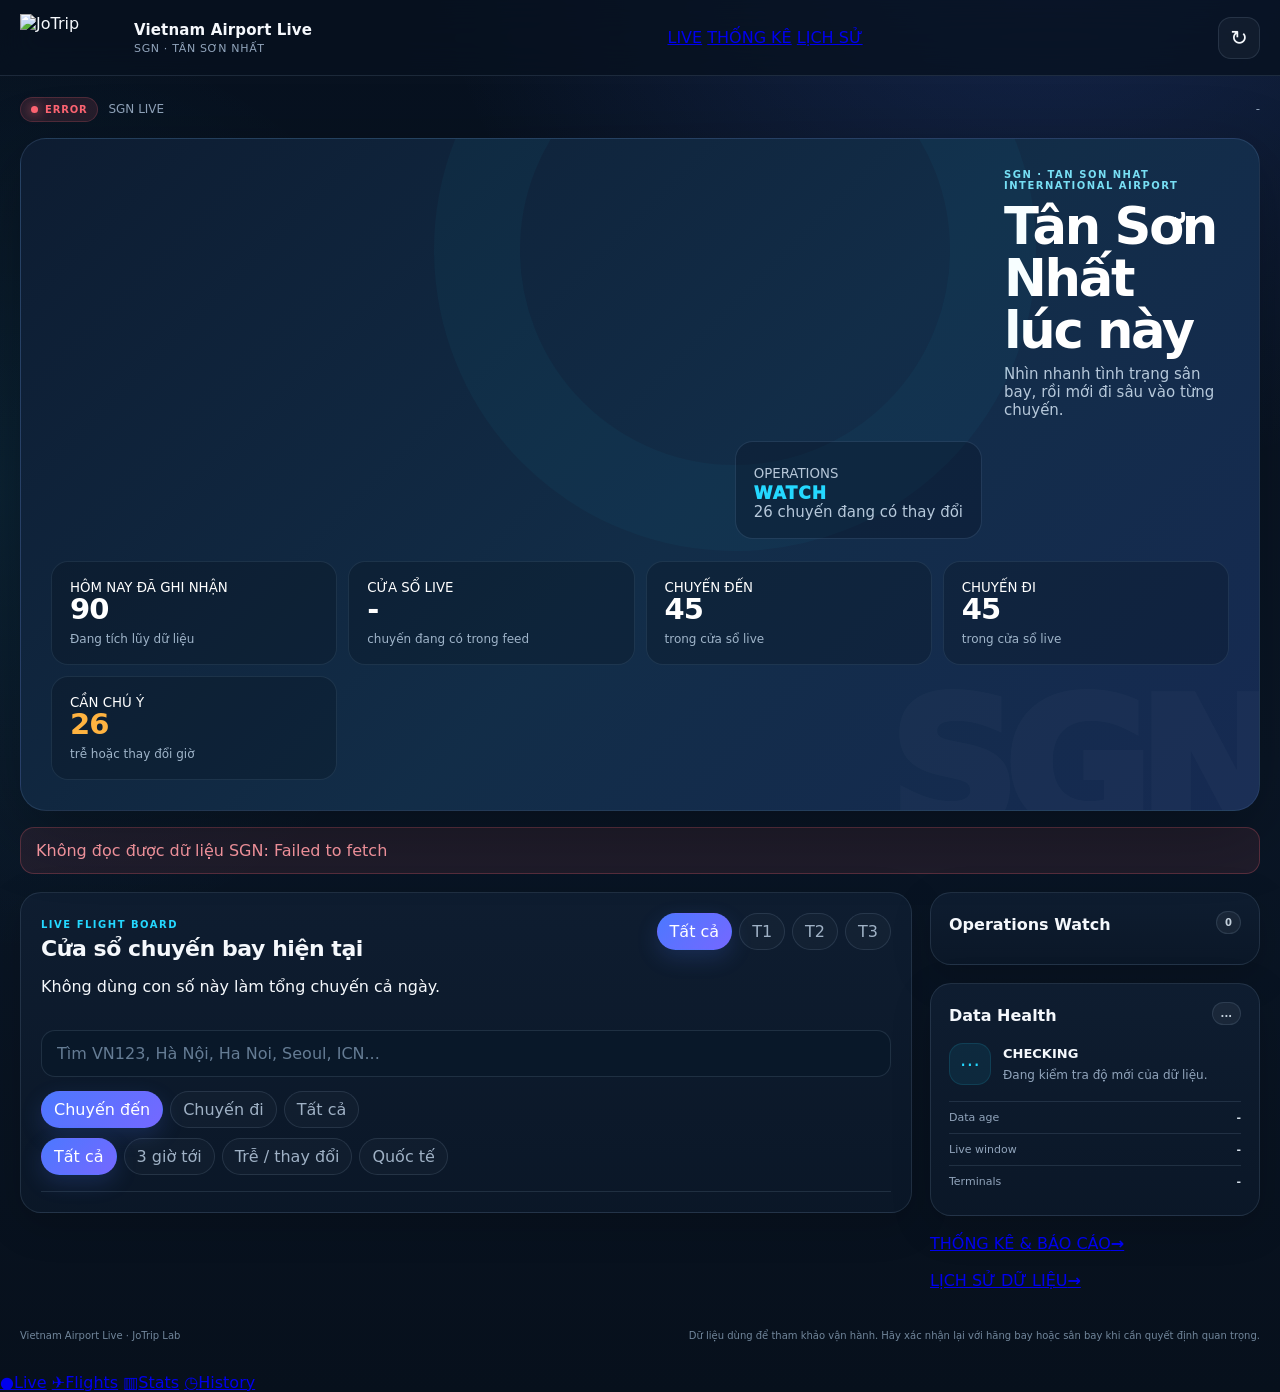
==== index.html @ 25c359d1 "ui: differentiate SGN live dashboard" ====
<!doctype html>
<html lang="vi">
<head>
  <meta charset="utf-8">
  <meta name="viewport" content="width=device-width,initial-scale=1,viewport-fit=cover">
  <meta name="theme-color" content="#0d0f0e">
  <title>Vietnam Airport Live - Tân Sơn Nhất (SGN)</title>
  <meta name="description" content="Theo dõi chuyến bay đến và đi Tân Sơn Nhất (SGN): giờ dự kiến, độ trễ, nhà ga và trạng thái khai thác.">
  <link rel="canonical" href="https://val.openphuquoc.com/">
  <link rel="stylesheet" href="./style.css?v=20260916g">
</head>
<body>
  <div class="app-shell">
    <header class="topbar">
      <a class="brand" href="./" aria-label="Vietnam Airport Live">
        <img class="brand-logo" src="https://raw.githubusercontent.com/kenzuko/Jotrip-Airport/main/jotrip-logo-wordmark.svg" alt="JoTrip">
        <span class="brand-divider"></span>
        <span class="brand-copy"><strong>Vietnam Airport Live</strong><small>SGN · Tân Sơn Nhất</small></span>
      </a>
      <nav class="desktop-nav" aria-label="Điều hướng">
        <a class="active" href="./">LIVE</a>
        <a href="./analytics.html">THỐNG KÊ</a>
        <a href="./history.html">LỊCH SỬ</a>
      </nav>
      <button id="refreshBtn" class="refresh-btn" type="button" aria-label="Làm mới">↻</button>
    </header>

    <main class="page">
      <div class="source-strip">
        <span id="healthPill" class="health-pill loading"><i></i> LOADING</span>
        <span class="live-label">SGN LIVE</span>
        <span id="updatedAt" class="updated-at">-</span>
      </div>

      <section class="hero">
        <div class="runway-lines" aria-hidden="true"></div>
        <div class="hero-copy">
          <div class="eyebrow">SGN · TAN SON NHAT INTERNATIONAL AIRPORT</div>
          <h1>Tân Sơn Nhất<br><span>lúc này</span></h1>
          <p>Nhìn nhanh tình trạng sân bay, rồi mới đi sâu vào từng chuyến.</p>
        </div>
        <div class="ops-card">
          <small>OPERATIONS</small>
          <span id="opsState">CHECKING</span>
          <p id="opsDetail">Đang tổng hợp chuyến bay</p>
        </div>
        <div class="stats-grid">
          <article class="today-stat"><small>HÔM NAY ĐÃ GHI NHẬN</small><strong id="totalFlights">-</strong><span id="todayCoverage">Đang tích lũy dữ liệu</span></article>
          <article><small>CỬA SỔ LIVE</small><strong id="liveWindowCount">-</strong><span>chuyến đang có trong feed</span></article>
          <article><small>CHUYẾN ĐẾN</small><strong id="arrivalsCount">-</strong><span>trong cửa sổ live</span></article>
          <article><small>CHUYẾN ĐI</small><strong id="departuresCount">-</strong><span>trong cửa sổ live</span></article>
          <article class="attention-stat"><small>CẦN CHÚ Ý</small><strong id="delayedCount">-</strong><span>trễ hoặc thay đổi giờ</span></article>
        </div>
      </section>

      <div id="errorBox" class="error-box hidden"></div>

      <section class="content-grid">
        <div class="main-column">
          <section class="card board-card" id="flightBoard">
            <div class="card-head">
              <div><span class="kicker">LIVE FLIGHT BOARD</span><h2>Cửa sổ chuyến bay hiện tại</h2><p>Không dùng con số này làm tổng chuyến cả ngày.</p></div>
              <div class="terminal-tabs" id="terminalTabs">
                <button class="active" data-terminal="all">Tất cả</button>
                <button data-terminal="T1">T1</button>
                <button data-terminal="T2">T2</button>
                <button data-terminal="T3">T3</button>
              </div>
            </div>

            <div class="search-wrap">
              <input id="searchInput" type="search" autocomplete="off" placeholder="Tìm VN123, Hà Nội, Ha Noi, Seoul, ICN...">
            </div>

            <div class="direction-tabs" id="directionTabs">
              <button class="active" data-direction="arrival">Chuyến đến</button>
              <button data-direction="departure">Chuyến đi</button>
              <button data-direction="all">Tất cả</button>
            </div>

            <div class="filter-tabs" id="filterTabs">
              <button class="active" data-filter="all">Tất cả</button>
              <button data-filter="next3">3 giờ tới</button>
              <button data-filter="delayed">Trễ / thay đổi</button>
              <button data-filter="international">Quốc tế</button>
            </div>

            <div id="flightList" class="flight-list"></div>
            <button id="showMoreBtn" class="show-more hidden" type="button">Xem thêm chuyến</button>
          </section>
        </div>

        <aside class="sidebar">
          <section class="card side-card">
            <div class="side-head"><h3>Operations Watch</h3><span id="watchCount" class="count-pill">0</span></div>
            <div id="watchList" class="watch-list"></div>
          </section>

          <section class="card side-card">
            <div class="side-head"><h3>Data Health</h3><span id="qaBadge" class="qa-badge">...</span></div>
            <div class="health-summary">
              <div id="healthIcon" class="health-icon">⋯</div>
              <div><strong id="healthTitle">CHECKING</strong><p id="healthDescription">Đang kiểm tra độ mới của dữ liệu.</p></div>
            </div>
            <dl class="health-meta">
              <div><dt>Data age</dt><dd id="dataAge">-</dd></div>
              <div><dt>Live window</dt><dd id="coverage">-</dd></div>
              <div><dt>Terminals</dt><dd id="terminals">-</dd></div>
            </dl>
          </section>

          <a class="side-link" href="./analytics.html"><span>THỐNG KÊ & BÁO CÁO</span><b>→</b></a>
          <a class="side-link" href="./history.html"><span>LỊCH SỬ DỮ LIỆU</span><b>→</b></a>
        </aside>
      </section>
    </main>

    <footer>
      <span>Vietnam Airport Live · JoTrip Lab</span>
      <span>Dữ liệu dùng để tham khảo vận hành. Hãy xác nhận lại với hãng bay hoặc sân bay khi cần quyết định quan trọng.</span>
    </footer>

    <nav class="mobile-nav">
      <a class="active" href="./"><span>●</span>Live</a>
      <a href="#flightBoard"><span>✈</span>Flights</a>
      <a href="./analytics.html"><span>▥</span>Stats</a>
      <a href="./history.html"><span>◷</span>History</a>
    </nav>
  </div>

  <script src="./app.js?v=20260916g"></script>
</body>
</html>
---- style.css ----
:root{--bg:#07111f;--bg2:#0a1626;--panel:#0d1b2d;--panel2:#102238;--ink:#f5f8fc;--muted:#91a4bb;--line:rgba(166,190,219,.14);--cyan:#24d8ff;--blue:#4c78ff;--violet:#7568ff;--green:#45d99a;--amber:#ffb340;--red:#ff6573;--shadow:0 20px 70px rgba(0,0,0,.28);font-family:Inter,ui-sans-serif,system-ui,-apple-system,BlinkMacSystemFont,"Segoe UI",sans-serif;color:var(--ink);background:var(--bg)}*{box-sizing:border-box}html{background:var(--bg)}body{margin:0;min-height:100vh;background:radial-gradient(circle at 82% -10%,rgba(76,120,255,.22),transparent 34%),radial-gradient(circle at 0 35%,rgba(36,216,255,.07),transparent 30%),linear-gradient(180deg,var(--bg) 0,var(--bg2) 55%,#07101c 100%);color:var(--ink)}button,input{font:inherit}.app-shell{min-height:100vh}.topbar{height:76px;padding:0 max(20px,calc((100vw - 1380px)/2));display:flex;align-items:center;justify-content:space-between;border-bottom:1px solid var(--line);background:rgba(7,17,31,.78);backdrop-filter:blur(18px);position:sticky;top:0;z-index:20}.brand{display:flex;align-items:center;gap:14px;text-decoration:none;color:inherit;min-width:0}.brand-logo{width:86px;height:48px;object-fit:contain;object-position:left center;flex:none}.brand-copy{display:flex;flex-direction:column;min-width:0}.brand-copy strong{font-size:15px;letter-spacing:.01em;white-space:nowrap}.brand-copy small{color:var(--muted);margin-top:3px;font-size:11px;letter-spacing:.06em;text-transform:uppercase}.refresh-btn{width:42px;height:42px;border-radius:13px;border:1px solid var(--line);background:rgba(255,255,255,.04);color:var(--ink);font-size:21px;cursor:pointer;transition:.2s ease}.refresh-btn:hover{border-color:rgba(36,216,255,.4);color:var(--cyan);transform:translateY(-1px)}.refresh-btn:disabled{opacity:.45;cursor:wait}.page{max-width:1380px;margin:0 auto;padding:18px 20px 38px}.source-strip{display:flex;align-items:center;gap:10px;min-height:30px;font-size:12px;color:var(--muted)}.updated-at{margin-left:auto}.health-pill{display:inline-flex;align-items:center;gap:7px;border-radius:999px;padding:6px 10px;font-weight:900;font-size:10px;letter-spacing:.08em;background:rgba(69,217,154,.11);color:var(--green);border:1px solid rgba(69,217,154,.18)}.health-pill i{width:7px;height:7px;border-radius:50%;background:currentColor;box-shadow:0 0 12px currentColor}.health-pill.loading{background:rgba(145,164,187,.09);color:#a5b5c7;border-color:var(--line)}.health-pill.stale{background:rgba(255,179,64,.11);color:var(--amber);border-color:rgba(255,179,64,.18)}.health-pill.error{background:rgba(255,101,115,.12);color:var(--red);border-color:rgba(255,101,115,.2)}.hero{margin-top:14px;background:linear-gradient(135deg,#0d1c31 0%,#122d48 55%,#162a52 100%);color:#fff;border:1px solid rgba(136,175,223,.16);border-radius:26px;padding:30px;display:grid;grid-template-columns:minmax(0,1fr) 225px;gap:22px;box-shadow:var(--shadow);overflow:hidden;position:relative}.hero:before{content:"SGN";position:absolute;right:-12px;bottom:-48px;font-size:180px;font-weight:950;line-height:1;color:rgba(255,255,255,.025);letter-spacing:-.08em;pointer-events:none}.hero:after{content:"";position:absolute;right:18%;top:-190px;width:430px;height:430px;border-radius:50%;border:86px solid rgba(36,216,255,.035);pointer-events:none}.eyebrow,.kicker{font-size:10px;font-weight:900;letter-spacing:.15em;text-transform:uppercase}.eyebrow{color:#78dff4}.hero h1{font-size:clamp(31px,4vw,54px);line-height:1.02;margin:9px 0 8px;letter-spacing:-.045em}.hero p{margin:0;color:#b6c8da;font-size:15px}.ops-card{align-self:start;justify-self:end;background:rgba(5,13,26,.28);border:1px solid rgba(129,175,224,.17);border-radius:18px;padding:17px 18px;display:flex;flex-direction:column;min-width:195px;position:relative;z-index:1}.ops-card span{font-size:17px;font-weight:950;letter-spacing:.06em;color:var(--cyan)}.ops-card small{margin-top:6px;color:#b7c7d8;line-height:1.35}.stats-grid{grid-column:1/-1;display:grid;grid-template-columns:repeat(4,1fr);gap:11px;position:relative;z-index:1}.stats-grid article{padding:18px;border-radius:17px;background:rgba(4,12,23,.25);border:1px solid rgba(139,179,221,.12);display:flex;flex-direction:column;min-height:78px}.stats-grid strong{font-size:29px;line-height:1;color:#fff;letter-spacing:-.03em}.stats-grid article:last-child strong{color:var(--amber)}.stats-grid span{margin-top:8px;color:#9fb4c9;font-size:12px}.content-grid{display:grid;grid-template-columns:minmax(0,1fr) 330px;gap:18px;margin-top:18px}.card{background:linear-gradient(180deg,rgba(15,30,49,.96),rgba(11,24,40,.96));border:1px solid var(--line);border-radius:21px;box-shadow:0 12px 40px rgba(0,0,0,.16)}.board-card{padding:20px}.card-head,.side-head{display:flex;align-items:flex-start;justify-content:space-between;gap:16px}.card-head h2,.side-head h3{margin:4px 0 0}.card-head h2{font-size:22px;letter-spacing:-.02em}.side-head h3{font-size:16px}.kicker{color:var(--cyan)}.terminal-tabs,.direction-tabs,.filter-tabs{display:flex;gap:7px;flex-wrap:wrap}.terminal-tabs button,.direction-tabs button,.filter-tabs button{border:1px solid var(--line);background:rgba(255,255,255,.025);color:#9fb1c5;border-radius:999px;padding:8px 12px;cursor:pointer;transition:.18s ease}.terminal-tabs button:hover,.direction-tabs button:hover,.filter-tabs button:hover{border-color:rgba(36,216,255,.28);color:#d9f8ff}.terminal-tabs button.active,.direction-tabs button.active,.filter-tabs button.active{background:linear-gradient(135deg,var(--blue),var(--violet));border-color:transparent;color:#fff;box-shadow:0 8px 22px rgba(76,120,255,.18)}.search-wrap{margin:18px 0 14px}.search-wrap input{width:100%;border:1px solid var(--line);background:#091829;color:var(--ink);border-radius:14px;padding:13px 15px;outline:none}.search-wrap input::placeholder{color:#657c94}.search-wrap input:focus{border-color:rgba(36,216,255,.55);box-shadow:0 0 0 3px rgba(36,216,255,.08)}.direction-tabs{margin-bottom:10px}.filter-tabs{padding-bottom:16px;border-bottom:1px solid var(--line)}.flight-list{display:flex;flex-direction:column}.flight-row{display:grid;grid-template-columns:80px 1.08fr 1.4fr 125px 112px;gap:12px;align-items:center;padding:16px 3px;border-bottom:1px solid rgba(166,190,219,.09)}.flight-row:last-child{border-bottom:0}.flight-row:hover{background:rgba(36,216,255,.025)}.flight-time strong{font-size:20px;color:#fff}.flight-time small,.flight-main small,.flight-route small,.flight-meta small{display:block;color:var(--muted);margin-top:4px;line-height:1.35}.flight-main strong,.flight-route strong{font-size:14px}.flight-main strong{color:#d8f8ff}.flight-status{text-align:right}.status-badge{display:inline-block;border-radius:999px;padding:6px 9px;font-size:10px;font-weight:850;background:rgba(145,164,187,.1);color:#b5c2d0;border:1px solid rgba(145,164,187,.12)}.status-badge.delay{background:rgba(255,179,64,.12);color:#ffc563;border-color:rgba(255,179,64,.18)}.status-badge.ok{background:rgba(69,217,154,.11);color:#74e8b4;border-color:rgba(69,217,154,.16)}.delay-minutes{display:block;margin-top:5px;font-size:11px;font-weight:900;color:var(--red)}.terminal-tag{display:inline-flex;border-radius:8px;background:rgba(36,216,255,.08);color:#8cecff;border:1px solid rgba(36,216,255,.12);padding:5px 7px;font-size:10px;font-weight:900}.sidebar{display:flex;flex-direction:column;gap:18px}.side-card{padding:18px}.count-pill,.qa-badge{border-radius:999px;padding:5px 8px;background:rgba(255,255,255,.05);border:1px solid var(--line);font-size:10px;font-weight:900;color:#c4d0dc}.watch-list{margin-top:12px}.watch-item{padding:12px 0;border-bottom:1px solid var(--line)}.watch-item:last-child{border-bottom:0}.watch-item strong{font-size:13px;color:#f2f7fd}.watch-item span{display:block;color:var(--muted);font-size:12px;margin-top:4px}.health-summary{display:flex;gap:12px;margin-top:18px}.health-icon{width:42px;height:42px;border-radius:14px;display:grid;place-items:center;background:rgba(36,216,255,.08);border:1px solid rgba(36,216,255,.12);color:var(--cyan);font-size:20px}.health-summary strong{font-size:13px}.health-summary p{font-size:12px;line-height:1.45;color:var(--muted);margin:5px 0 0}.health-meta{margin:16px 0 0}.health-meta div{display:flex;justify-content:space-between;gap:15px;padding:9px 0;border-top:1px solid var(--line);font-size:11px}.health-meta dt{color:var(--muted)}.health-meta dd{margin:0;text-align:right;font-weight:750;color:#d4dee8}.error-box{margin-top:16px;padding:13px 15px;border:1px solid rgba(255,101,115,.26);border-radius:14px;background:rgba(255,101,115,.09);color:#ff9ba5}.hidden{display:none!important}.empty-state{padding:34px 12px;text-align:center;color:var(--muted)}footer{max-width:1380px;margin:0 auto;padding:0 20px 30px;display:flex;justify-content:space-between;gap:20px;color:#71869b;font-size:10px;line-height:1.5}
@media(max-width:980px){.content-grid{grid-template-columns:1fr}.sidebar{display:grid;grid-template-columns:1fr 1fr}.hero{grid-template-columns:1fr}.ops-card{justify-self:start}.stats-grid{grid-template-columns:repeat(2,1fr)}.flight-row{grid-template-columns:70px 1fr 1.2fr 90px}.flight-meta{display:none}}
@media(max-width:640px){.topbar{height:68px;padding:0 13px}.brand{gap:9px}.brand-logo{width:67px;height:38px}.brand-copy strong{font-size:13px}.brand-copy small{font-size:9px}.page{padding:11px 11px 28px}.source-strip{font-size:10px;flex-wrap:wrap}.updated-at{margin-left:0;width:100%}.hero{padding:20px;border-radius:20px}.hero h1{font-size:32px}.hero:before{font-size:112px;bottom:-24px}.stats-grid{gap:8px}.stats-grid article{padding:14px;min-height:70px}.stats-grid strong{font-size:24px}.content-grid{margin-top:12px}.board-card,.side-card{padding:15px}.card-head{flex-direction:column}.terminal-tabs{width:100%}.terminal-tabs button{flex:1}.flight-row{grid-template-columns:64px 1fr 92px;gap:8px;padding:14px 0}.flight-route{grid-column:2/3}.flight-meta{display:none}.flight-status{grid-column:3;grid-row:1/3}.flight-main strong{font-size:13px}.flight-time strong{font-size:18px}.status-badge{max-width:92px;white-space:normal}.sidebar{grid-template-columns:1fr}footer{padding:0 12px 24px;flex-direction:column}.refresh-btn{width:38px;height:38px}}
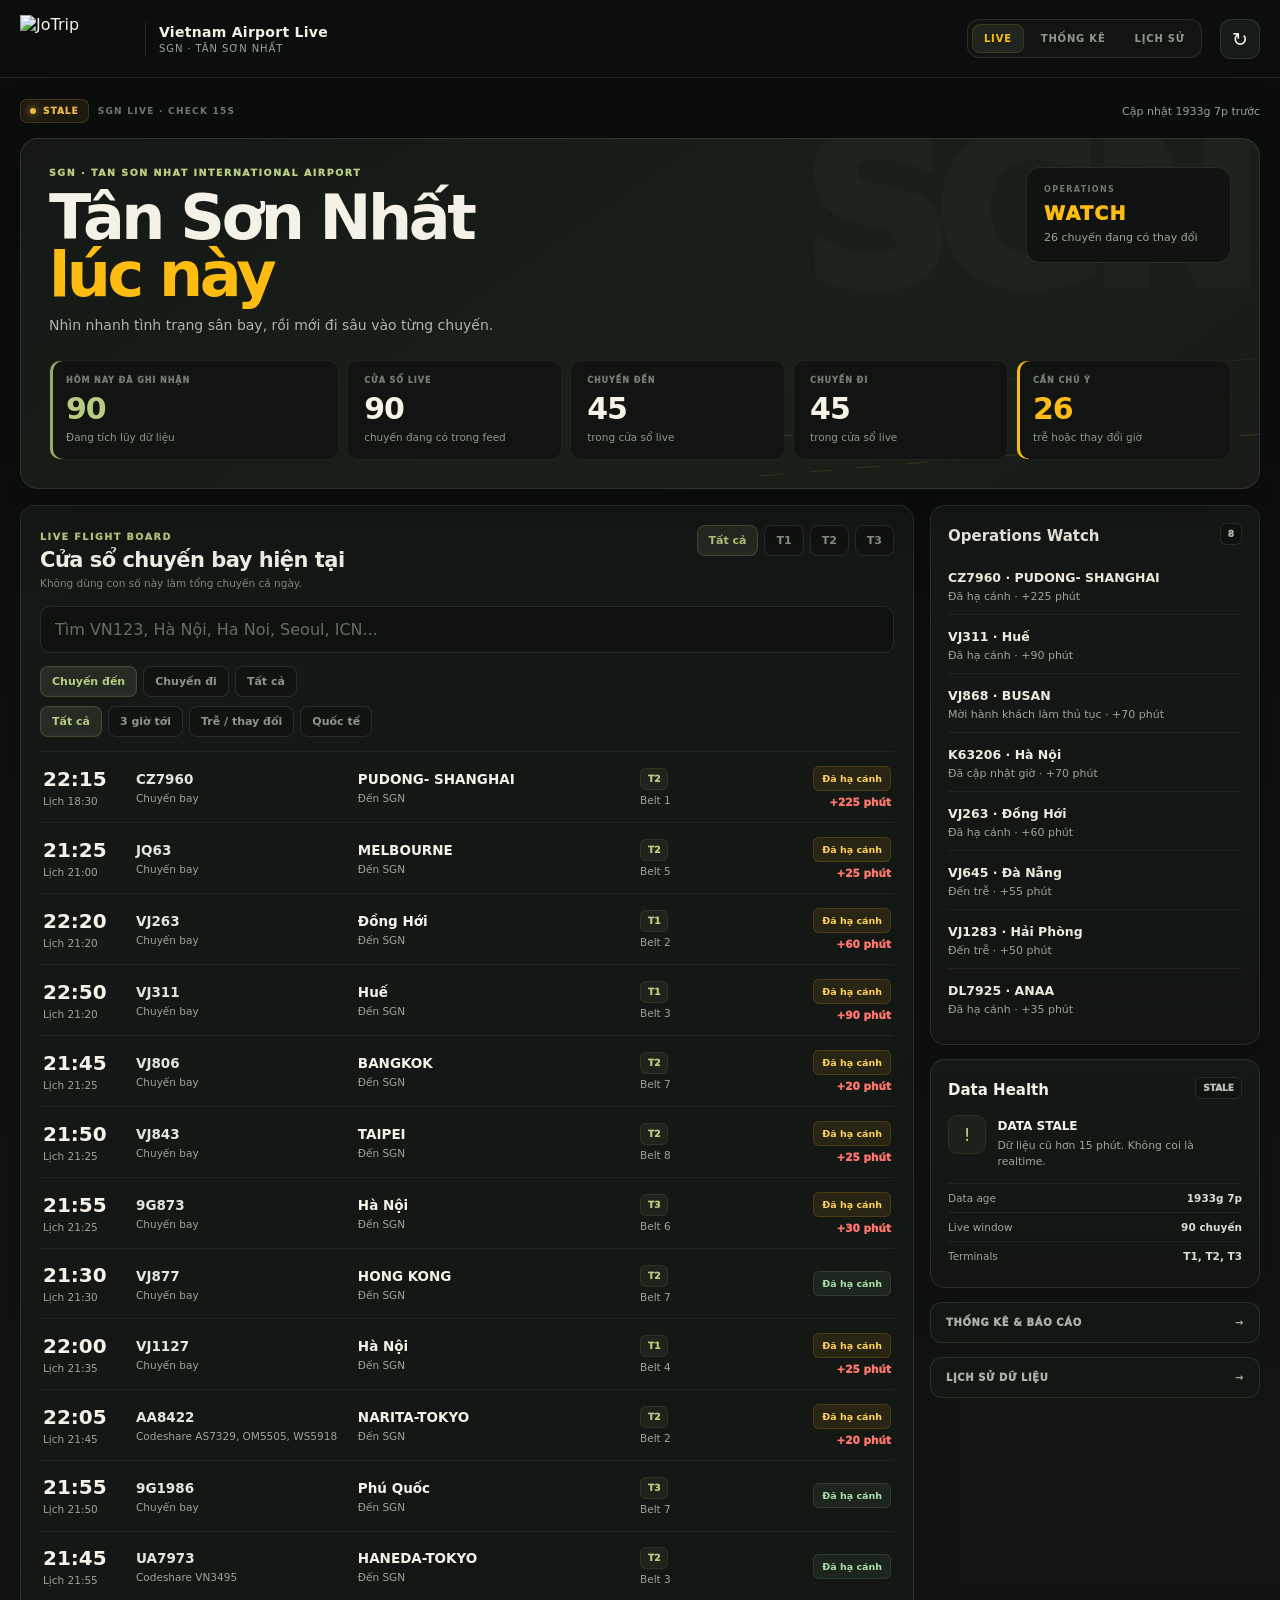
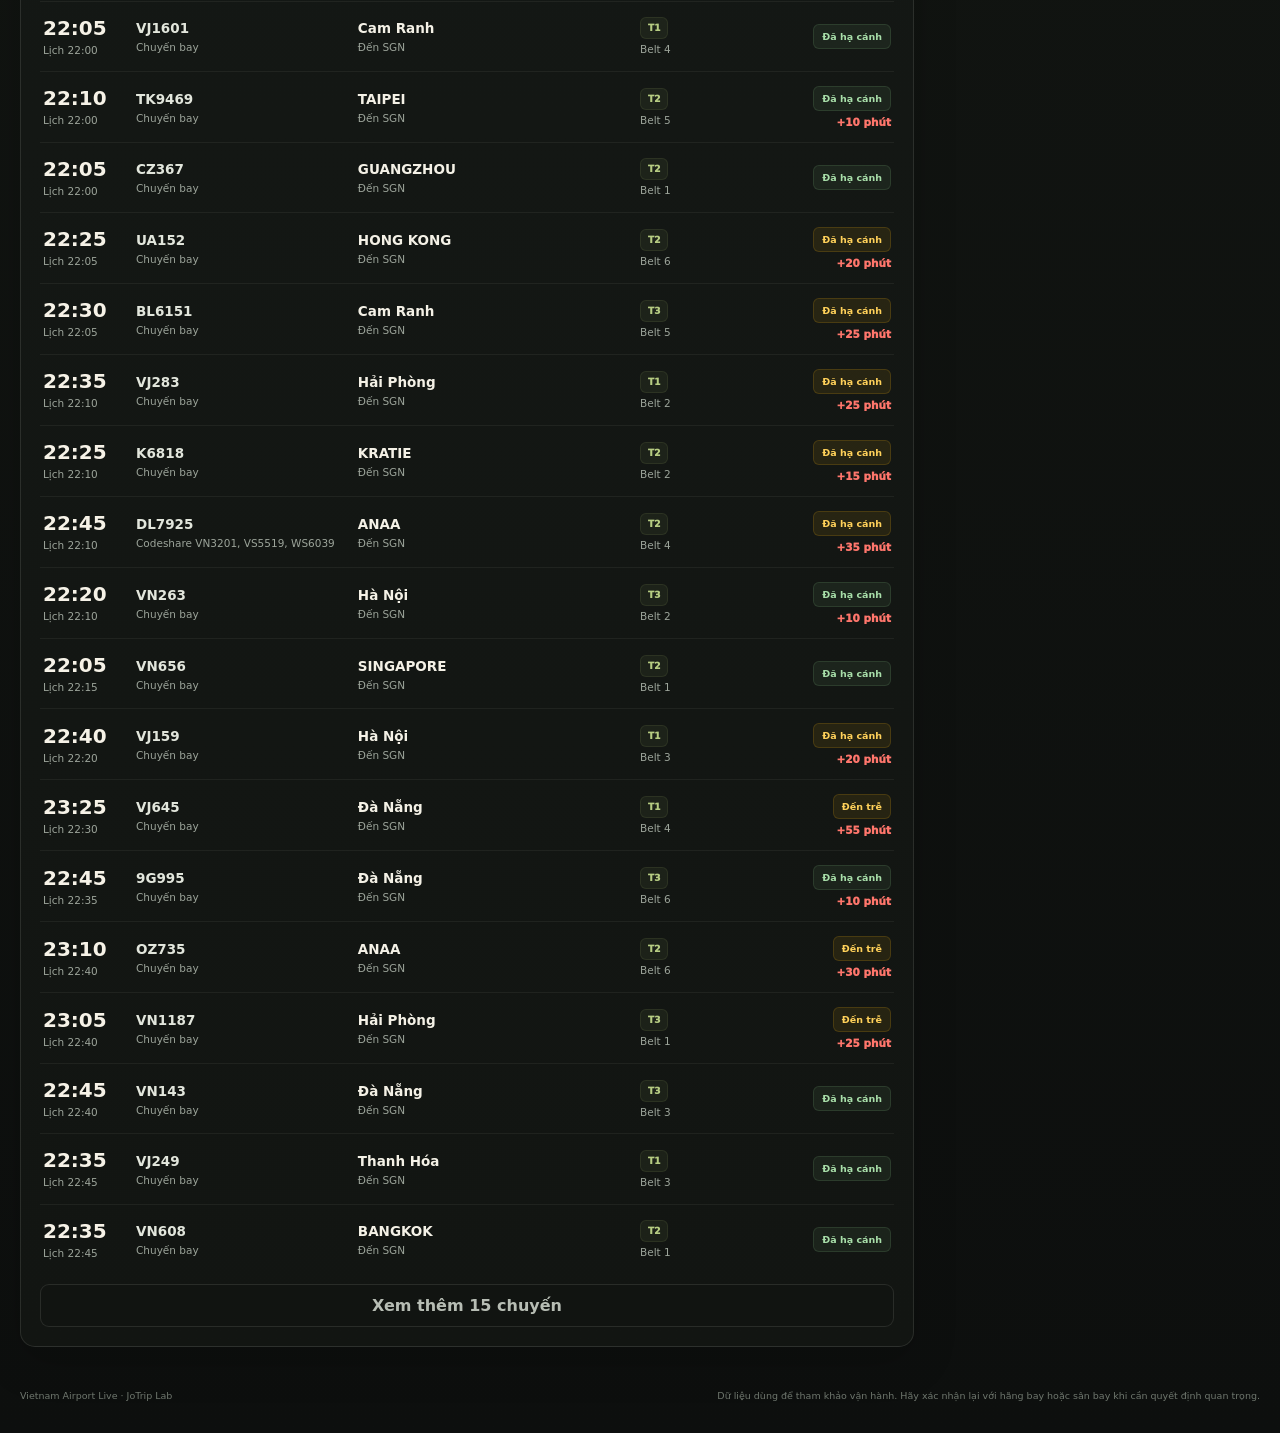
==== commit 3d028f97: "perf: enable 15-second live polling" ====
--- a/index.html
+++ b/index.html
@@ -28,7 +28,7 @@
     <main class="page">
       <div class="source-strip">
         <span id="healthPill" class="health-pill loading"><i></i> LOADING</span>
-        <span class="live-label">SGN LIVE</span>
+        <span class="live-label">SGN LIVE · CHECK 15S</span>
         <span id="updatedAt" class="updated-at">-</span>
       </div>
 
@@ -129,5 +129,6 @@
   </div>
 
   <script src="./app.js?v=20260916g"></script>
+  <script src="./fast-refresh.js?v=20260916a"></script>
 </body>
 </html>
--- a/style.css
+++ b/style.css
@@ -1,3 +1,4 @@
-:root{--bg:#07111f;--bg2:#0a1626;--panel:#0d1b2d;--panel2:#102238;--ink:#f5f8fc;--muted:#91a4bb;--line:rgba(166,190,219,.14);--cyan:#24d8ff;--blue:#4c78ff;--violet:#7568ff;--green:#45d99a;--amber:#ffb340;--red:#ff6573;--shadow:0 20px 70px rgba(0,0,0,.28);font-family:Inter,ui-sans-serif,system-ui,-apple-system,BlinkMacSystemFont,"Segoe UI",sans-serif;color:var(--ink);background:var(--bg)}*{box-sizing:border-box}html{background:var(--bg)}body{margin:0;min-height:100vh;background:radial-gradient(circle at 82% -10%,rgba(76,120,255,.22),transparent 34%),radial-gradient(circle at 0 35%,rgba(36,216,255,.07),transparent 30%),linear-gradient(180deg,var(--bg) 0,var(--bg2) 55%,#07101c 100%);color:var(--ink)}button,input{font:inherit}.app-shell{min-height:100vh}.topbar{height:76px;padding:0 max(20px,calc((100vw - 1380px)/2));display:flex;align-items:center;justify-content:space-between;border-bottom:1px solid var(--line);background:rgba(7,17,31,.78);backdrop-filter:blur(18px);position:sticky;top:0;z-index:20}.brand{display:flex;align-items:center;gap:14px;text-decoration:none;color:inherit;min-width:0}.brand-logo{width:86px;height:48px;object-fit:contain;object-position:left center;flex:none}.brand-copy{display:flex;flex-direction:column;min-width:0}.brand-copy strong{font-size:15px;letter-spacing:.01em;white-space:nowrap}.brand-copy small{color:var(--muted);margin-top:3px;font-size:11px;letter-spacing:.06em;text-transform:uppercase}.refresh-btn{width:42px;height:42px;border-radius:13px;border:1px solid var(--line);background:rgba(255,255,255,.04);color:var(--ink);font-size:21px;cursor:pointer;transition:.2s ease}.refresh-btn:hover{border-color:rgba(36,216,255,.4);color:var(--cyan);transform:translateY(-1px)}.refresh-btn:disabled{opacity:.45;cursor:wait}.page{max-width:1380px;margin:0 auto;padding:18px 20px 38px}.source-strip{display:flex;align-items:center;gap:10px;min-height:30px;font-size:12px;color:var(--muted)}.updated-at{margin-left:auto}.health-pill{display:inline-flex;align-items:center;gap:7px;border-radius:999px;padding:6px 10px;font-weight:900;font-size:10px;letter-spacing:.08em;background:rgba(69,217,154,.11);color:var(--green);border:1px solid rgba(69,217,154,.18)}.health-pill i{width:7px;height:7px;border-radius:50%;background:currentColor;box-shadow:0 0 12px currentColor}.health-pill.loading{background:rgba(145,164,187,.09);color:#a5b5c7;border-color:var(--line)}.health-pill.stale{background:rgba(255,179,64,.11);color:var(--amber);border-color:rgba(255,179,64,.18)}.health-pill.error{background:rgba(255,101,115,.12);color:var(--red);border-color:rgba(255,101,115,.2)}.hero{margin-top:14px;background:linear-gradient(135deg,#0d1c31 0%,#122d48 55%,#162a52 100%);color:#fff;border:1px solid rgba(136,175,223,.16);border-radius:26px;padding:30px;display:grid;grid-template-columns:minmax(0,1fr) 225px;gap:22px;box-shadow:var(--shadow);overflow:hidden;position:relative}.hero:before{content:"SGN";position:absolute;right:-12px;bottom:-48px;font-size:180px;font-weight:950;line-height:1;color:rgba(255,255,255,.025);letter-spacing:-.08em;pointer-events:none}.hero:after{content:"";position:absolute;right:18%;top:-190px;width:430px;height:430px;border-radius:50%;border:86px solid rgba(36,216,255,.035);pointer-events:none}.eyebrow,.kicker{font-size:10px;font-weight:900;letter-spacing:.15em;text-transform:uppercase}.eyebrow{color:#78dff4}.hero h1{font-size:clamp(31px,4vw,54px);line-height:1.02;margin:9px 0 8px;letter-spacing:-.045em}.hero p{margin:0;color:#b6c8da;font-size:15px}.ops-card{align-self:start;justify-self:end;background:rgba(5,13,26,.28);border:1px solid rgba(129,175,224,.17);border-radius:18px;padding:17px 18px;display:flex;flex-direction:column;min-width:195px;position:relative;z-index:1}.ops-card span{font-size:17px;font-weight:950;letter-spacing:.06em;color:var(--cyan)}.ops-card small{margin-top:6px;color:#b7c7d8;line-height:1.35}.stats-grid{grid-column:1/-1;display:grid;grid-template-columns:repeat(4,1fr);gap:11px;position:relative;z-index:1}.stats-grid article{padding:18px;border-radius:17px;background:rgba(4,12,23,.25);border:1px solid rgba(139,179,221,.12);display:flex;flex-direction:column;min-height:78px}.stats-grid strong{font-size:29px;line-height:1;color:#fff;letter-spacing:-.03em}.stats-grid article:last-child strong{color:var(--amber)}.stats-grid span{margin-top:8px;color:#9fb4c9;font-size:12px}.content-grid{display:grid;grid-template-columns:minmax(0,1fr) 330px;gap:18px;margin-top:18px}.card{background:linear-gradient(180deg,rgba(15,30,49,.96),rgba(11,24,40,.96));border:1px solid var(--line);border-radius:21px;box-shadow:0 12px 40px rgba(0,0,0,.16)}.board-card{padding:20px}.card-head,.side-head{display:flex;align-items:flex-start;justify-content:space-between;gap:16px}.card-head h2,.side-head h3{margin:4px 0 0}.card-head h2{font-size:22px;letter-spacing:-.02em}.side-head h3{font-size:16px}.kicker{color:var(--cyan)}.terminal-tabs,.direction-tabs,.filter-tabs{display:flex;gap:7px;flex-wrap:wrap}.terminal-tabs button,.direction-tabs button,.filter-tabs button{border:1px solid var(--line);background:rgba(255,255,255,.025);color:#9fb1c5;border-radius:999px;padding:8px 12px;cursor:pointer;transition:.18s ease}.terminal-tabs button:hover,.direction-tabs button:hover,.filter-tabs button:hover{border-color:rgba(36,216,255,.28);color:#d9f8ff}.terminal-tabs button.active,.direction-tabs button.active,.filter-tabs button.active{background:linear-gradient(135deg,var(--blue),var(--violet));border-color:transparent;color:#fff;box-shadow:0 8px 22px rgba(76,120,255,.18)}.search-wrap{margin:18px 0 14px}.search-wrap input{width:100%;border:1px solid var(--line);background:#091829;color:var(--ink);border-radius:14px;padding:13px 15px;outline:none}.search-wrap input::placeholder{color:#657c94}.search-wrap input:focus{border-color:rgba(36,216,255,.55);box-shadow:0 0 0 3px rgba(36,216,255,.08)}.direction-tabs{margin-bottom:10px}.filter-tabs{padding-bottom:16px;border-bottom:1px solid var(--line)}.flight-list{display:flex;flex-direction:column}.flight-row{display:grid;grid-template-columns:80px 1.08fr 1.4fr 125px 112px;gap:12px;align-items:center;padding:16px 3px;border-bottom:1px solid rgba(166,190,219,.09)}.flight-row:last-child{border-bottom:0}.flight-row:hover{background:rgba(36,216,255,.025)}.flight-time strong{font-size:20px;color:#fff}.flight-time small,.flight-main small,.flight-route small,.flight-meta small{display:block;color:var(--muted);margin-top:4px;line-height:1.35}.flight-main strong,.flight-route strong{font-size:14px}.flight-main strong{color:#d8f8ff}.flight-status{text-align:right}.status-badge{display:inline-block;border-radius:999px;padding:6px 9px;font-size:10px;font-weight:850;background:rgba(145,164,187,.1);color:#b5c2d0;border:1px solid rgba(145,164,187,.12)}.status-badge.delay{background:rgba(255,179,64,.12);color:#ffc563;border-color:rgba(255,179,64,.18)}.status-badge.ok{background:rgba(69,217,154,.11);color:#74e8b4;border-color:rgba(69,217,154,.16)}.delay-minutes{display:block;margin-top:5px;font-size:11px;font-weight:900;color:var(--red)}.terminal-tag{display:inline-flex;border-radius:8px;background:rgba(36,216,255,.08);color:#8cecff;border:1px solid rgba(36,216,255,.12);padding:5px 7px;font-size:10px;font-weight:900}.sidebar{display:flex;flex-direction:column;gap:18px}.side-card{padding:18px}.count-pill,.qa-badge{border-radius:999px;padding:5px 8px;background:rgba(255,255,255,.05);border:1px solid var(--line);font-size:10px;font-weight:900;color:#c4d0dc}.watch-list{margin-top:12px}.watch-item{padding:12px 0;border-bottom:1px solid var(--line)}.watch-item:last-child{border-bottom:0}.watch-item strong{font-size:13px;color:#f2f7fd}.watch-item span{display:block;color:var(--muted);font-size:12px;margin-top:4px}.health-summary{display:flex;gap:12px;margin-top:18px}.health-icon{width:42px;height:42px;border-radius:14px;display:grid;place-items:center;background:rgba(36,216,255,.08);border:1px solid rgba(36,216,255,.12);color:var(--cyan);font-size:20px}.health-summary strong{font-size:13px}.health-summary p{font-size:12px;line-height:1.45;color:var(--muted);margin:5px 0 0}.health-meta{margin:16px 0 0}.health-meta div{display:flex;justify-content:space-between;gap:15px;padding:9px 0;border-top:1px solid var(--line);font-size:11px}.health-meta dt{color:var(--muted)}.health-meta dd{margin:0;text-align:right;font-weight:750;color:#d4dee8}.error-box{margin-top:16px;padding:13px 15px;border:1px solid rgba(255,101,115,.26);border-radius:14px;background:rgba(255,101,115,.09);color:#ff9ba5}.hidden{display:none!important}.empty-state{padding:34px 12px;text-align:center;color:var(--muted)}footer{max-width:1380px;margin:0 auto;padding:0 20px 30px;display:flex;justify-content:space-between;gap:20px;color:#71869b;font-size:10px;line-height:1.5}
-@media(max-width:980px){.content-grid{grid-template-columns:1fr}.sidebar{display:grid;grid-template-columns:1fr 1fr}.hero{grid-template-columns:1fr}.ops-card{justify-self:start}.stats-grid{grid-template-columns:repeat(2,1fr)}.flight-row{grid-template-columns:70px 1fr 1.2fr 90px}.flight-meta{display:none}}
-@media(max-width:640px){.topbar{height:68px;padding:0 13px}.brand{gap:9px}.brand-logo{width:67px;height:38px}.brand-copy strong{font-size:13px}.brand-copy small{font-size:9px}.page{padding:11px 11px 28px}.source-strip{font-size:10px;flex-wrap:wrap}.updated-at{margin-left:0;width:100%}.hero{padding:20px;border-radius:20px}.hero h1{font-size:32px}.hero:before{font-size:112px;bottom:-24px}.stats-grid{gap:8px}.stats-grid article{padding:14px;min-height:70px}.stats-grid strong{font-size:24px}.content-grid{margin-top:12px}.board-card,.side-card{padding:15px}.card-head{flex-direction:column}.terminal-tabs{width:100%}.terminal-tabs button{flex:1}.flight-row{grid-template-columns:64px 1fr 92px;gap:8px;padding:14px 0}.flight-route{grid-column:2/3}.flight-meta{display:none}.flight-status{grid-column:3;grid-row:1/3}.flight-main strong{font-size:13px}.flight-time strong{font-size:18px}.status-badge{max-width:92px;white-space:normal}.sidebar{grid-template-columns:1fr}footer{padding:0 12px 24px;flex-direction:column}.refresh-btn{width:38px;height:38px}}
+:root{--bg:#0d0f0e;--bg2:#111411;--panel:#151916;--panel2:#1a1f1b;--panel3:#20261f;--ink:#f4f1e6;--muted:#9ca49a;--line:rgba(244,241,230,.105);--line2:rgba(244,241,230,.055);--green:#94ad67;--green2:#b6cc82;--yellow:#fcbc12;--amber:#f0b94c;--red:#ff766c;--ok:#8fcf91;--shadow:0 22px 80px rgba(0,0,0,.3);font-family:Inter,ui-sans-serif,system-ui,-apple-system,BlinkMacSystemFont,"Segoe UI",sans-serif;color:var(--ink);background:var(--bg)}*{box-sizing:border-box}html{background:var(--bg);scroll-behavior:smooth}body{margin:0;min-height:100vh;background:linear-gradient(180deg,#0b0d0c 0,#111411 48%,#0d0f0e 100%);color:var(--ink)}body:before{content:"";position:fixed;inset:0;pointer-events:none;background-image:linear-gradient(rgba(255,255,255,.012) 1px,transparent 1px),linear-gradient(90deg,rgba(255,255,255,.009) 1px,transparent 1px);background-size:32px 32px;mask-image:linear-gradient(to bottom,rgba(0,0,0,.65),transparent 72%)}button,input,select{font:inherit}.app-shell{min-height:100vh}.topbar{height:78px;padding:0 max(20px,calc((100vw - 1440px)/2));display:flex;align-items:center;gap:18px;border-bottom:1px solid var(--line);background:rgba(13,15,14,.88);backdrop-filter:blur(18px);position:sticky;top:0;z-index:40}.brand{display:flex;align-items:center;gap:13px;text-decoration:none;color:inherit;min-width:0}.brand-logo{width:112px;height:47px;object-fit:contain;object-position:left center;flex:none}.brand-divider{width:1px;height:34px;background:var(--line)}.brand-copy{display:flex;flex-direction:column;min-width:0}.brand-copy strong{font-size:14px;letter-spacing:.02em;white-space:nowrap}.brand-copy small{color:var(--muted);margin-top:3px;font-size:10px;letter-spacing:.09em;text-transform:uppercase}.desktop-nav{margin-left:auto;display:flex;align-items:center;gap:5px;padding:4px;border:1px solid var(--line);background:#111411;border-radius:12px}.desktop-nav a{color:#8f978e;text-decoration:none;font-size:10px;font-weight:900;letter-spacing:.08em;padding:9px 12px;border-radius:8px}.desktop-nav a:hover{color:var(--ink)}.desktop-nav a.active{background:var(--panel3);color:var(--yellow);box-shadow:inset 0 0 0 1px rgba(252,188,18,.12)}.refresh-btn{width:40px;height:40px;border-radius:11px;border:1px solid var(--line);background:#171b18;color:var(--ink);font-size:19px;cursor:pointer;transition:.18s ease}.refresh-btn:hover{border-color:rgba(252,188,18,.3);color:var(--yellow);transform:translateY(-1px)}.refresh-btn:disabled{opacity:.45;cursor:wait}.page{max-width:1440px;margin:0 auto;padding:18px 20px 42px}.source-strip{display:flex;align-items:center;gap:9px;min-height:30px;font-size:11px;color:var(--muted)}.live-label{font-size:9px;letter-spacing:.14em;font-weight:900;color:#737c72}.updated-at{margin-left:auto}.health-pill{display:inline-flex;align-items:center;gap:7px;border-radius:7px;padding:6px 9px;font-weight:950;font-size:9px;letter-spacing:.11em;background:rgba(143,207,145,.09);color:var(--ok);border:1px solid rgba(143,207,145,.16)}.health-pill i{width:6px;height:6px;border-radius:50%;background:currentColor;box-shadow:0 0 9px currentColor}.health-pill.loading{background:rgba(156,164,154,.07);color:#a6ada4;border-color:var(--line)}.health-pill.stale{background:rgba(240,185,76,.08);color:var(--amber);border-color:rgba(240,185,76,.18)}.health-pill.error{background:rgba(255,118,108,.08);color:var(--red);border-color:rgba(255,118,108,.18)}.hero{margin-top:12px;background:linear-gradient(145deg,#151815 0%,#1a2019 62%,#181b17 100%);border:1px solid var(--line);border-radius:18px;padding:28px;display:grid;grid-template-columns:minmax(0,1fr) 230px;gap:24px;box-shadow:var(--shadow);overflow:hidden;position:relative}.hero:before{content:"SGN";position:absolute;right:18px;top:-28px;font-size:210px;font-weight:1000;line-height:1;color:rgba(244,241,230,.018);letter-spacing:-.09em;pointer-events:none}.runway-lines{position:absolute;right:-55px;bottom:-35px;width:540px;height:150px;border-top:1px solid rgba(252,188,18,.12);transform:skewX(-28deg) rotate(-5deg);opacity:.65}.runway-lines:before,.runway-lines:after{content:"";position:absolute;left:0;right:0;height:1px;background:repeating-linear-gradient(90deg,rgba(252,188,18,.25) 0 22px,transparent 22px 46px)}.runway-lines:before{top:38px}.runway-lines:after{top:78px}.eyebrow,.kicker,.section-kicker{font-size:9.5px;font-weight:950;letter-spacing:.16em;text-transform:uppercase}.eyebrow{color:var(--green2)}.hero h1{font-size:clamp(36px,5vw,62px);line-height:.92;margin:11px 0 12px;letter-spacing:-.055em}.hero h1 span{color:var(--yellow);font-weight:760}.hero p{margin:0;color:#aeb5aa;font-size:14px;max-width:640px;line-height:1.5}.ops-card{align-self:start;justify-self:end;background:#101310;border:1px solid var(--line);border-radius:14px;padding:17px 17px 15px;display:flex;flex-direction:column;min-width:205px;position:relative;z-index:2}.ops-card small{font-size:8px;letter-spacing:.17em;color:#70796f;font-weight:900}.ops-card span{font-size:19px;font-weight:1000;letter-spacing:.07em;color:var(--yellow);margin-top:8px}.ops-card p{font-size:11px;margin:6px 0 0;color:#9da59a}.stats-grid{grid-column:1/-1;display:grid;grid-template-columns:1.35fr repeat(4,1fr);gap:8px;position:relative;z-index:2}.stats-grid article{padding:15px 16px;border-radius:11px;background:#111411;border:1px solid var(--line2);display:flex;flex-direction:column;min-height:91px}.stats-grid small{font-size:8px;color:#737c72;letter-spacing:.12em;font-weight:950}.stats-grid strong{font-size:30px;line-height:1;color:#f6f2e5;letter-spacing:-.035em;margin-top:9px}.stats-grid span{margin-top:7px;color:#8f978d;font-size:10.5px;line-height:1.25}.today-stat{box-shadow:inset 3px 0 0 var(--green)}.today-stat strong{color:var(--green2)!important}.attention-stat{box-shadow:inset 3px 0 0 var(--yellow)}.attention-stat strong{color:var(--yellow)!important}.content-grid{display:grid;grid-template-columns:minmax(0,1fr) 330px;gap:16px;margin-top:16px}.card{background:linear-gradient(180deg,#151916,#121512);border:1px solid var(--line);border-radius:15px;box-shadow:0 14px 44px rgba(0,0,0,.18)}.board-card{padding:19px}.card-head,.side-head{display:flex;align-items:flex-start;justify-content:space-between;gap:15px}.card-head h2,.side-head h3{margin:4px 0 0}.card-head h2{font-size:21px;letter-spacing:-.025em}.card-head p{margin:5px 0 0;color:#7f877e;font-size:10.5px}.side-head h3{font-size:15px}.kicker,.section-kicker{color:var(--green2)}.terminal-tabs,.direction-tabs,.filter-tabs{display:flex;gap:6px;flex-wrap:wrap}.terminal-tabs button,.direction-tabs button,.filter-tabs button{border:1px solid var(--line);background:#101310;color:#8d958b;border-radius:8px;padding:8px 11px;cursor:pointer;transition:.16s ease;font-size:11px;font-weight:800}.terminal-tabs button:hover,.direction-tabs button:hover,.filter-tabs button:hover{border-color:rgba(148,173,103,.3);color:#d7ddd2}.terminal-tabs button.active,.direction-tabs button.active,.filter-tabs button.active{background:#242b22;border-color:rgba(148,173,103,.25);color:var(--green2);box-shadow:inset 0 0 0 1px rgba(148,173,103,.04)}.search-wrap{margin:17px 0 13px}.search-wrap input{width:100%;border:1px solid var(--line);background:#0f120f;color:var(--ink);border-radius:10px;padding:13px 14px;outline:none}.search-wrap input::placeholder{color:#656d65}.search-wrap input:focus{border-color:rgba(252,188,18,.33);box-shadow:0 0 0 3px rgba(252,188,18,.045)}.direction-tabs{margin-bottom:9px}.filter-tabs{padding-bottom:14px;border-bottom:1px solid var(--line2)}.flight-list{display:flex;flex-direction:column}.flight-row{display:grid;grid-template-columns:82px 1.05fr 1.35fr 120px 120px;gap:11px;align-items:center;padding:14px 3px;border-bottom:1px solid var(--line2)}.flight-row:last-child{border-bottom:0}.flight-row:hover{background:rgba(148,173,103,.022)}.flight-time strong{font-size:20px;color:#f6f2e7;font-variant-numeric:tabular-nums}.flight-time small,.flight-main small,.flight-route small,.flight-meta small{display:block;color:var(--muted);margin-top:3px;line-height:1.35;font-size:10.5px}.flight-main strong,.flight-route strong{font-size:13.5px}.flight-main strong{color:#e2e6dc}.flight-status{text-align:right}.status-badge{display:inline-block;border-radius:6px;padding:6px 8px;font-size:9.5px;font-weight:900;background:rgba(156,164,154,.08);color:#b1b7ae;border:1px solid rgba(156,164,154,.1)}.status-badge.delay{background:rgba(252,188,18,.085);color:#ffd15a;border-color:rgba(252,188,18,.16)}.status-badge.ok{background:rgba(143,207,145,.08);color:#a8dea9;border-color:rgba(143,207,145,.14)}.delay-minutes{display:block;margin-top:5px;font-size:10.5px;font-weight:950;color:var(--red)}.terminal-tag{display:inline-flex;border-radius:6px;background:rgba(148,173,103,.08);color:#b6cc82;border:1px solid rgba(148,173,103,.12);padding:5px 7px;font-size:9px;font-weight:950}.show-more{width:100%;border:1px solid var(--line);background:#111411;color:#b7bdb4;border-radius:9px;padding:11px;margin-top:10px;font-weight:850;cursor:pointer}.show-more:hover{color:var(--yellow);border-color:rgba(252,188,18,.2)}.sidebar{display:flex;flex-direction:column;gap:14px}.side-card{padding:17px}.count-pill,.qa-badge{border-radius:6px;padding:5px 7px;background:#101310;border:1px solid var(--line);font-size:9px;font-weight:950;color:#bac0b7}.watch-list{margin-top:11px}.watch-item{padding:11px 0;border-bottom:1px solid var(--line2)}.watch-item:last-child{border-bottom:0}.watch-item strong{font-size:12.5px;color:#eeeadd}.watch-item span{display:block;color:var(--muted);font-size:11px;margin-top:4px}.health-summary{display:flex;gap:11px;margin-top:16px}.health-icon{width:39px;height:39px;border-radius:9px;display:grid;place-items:center;background:rgba(148,173,103,.07);border:1px solid rgba(148,173,103,.11);color:var(--green2);font-size:18px}.health-summary strong{font-size:12px}.health-summary p{font-size:10.8px;line-height:1.45;color:var(--muted);margin:4px 0 0}.health-meta{margin:14px 0 0}.health-meta div{display:flex;justify-content:space-between;gap:15px;padding:8px 0;border-top:1px solid var(--line2);font-size:10.5px}.health-meta dt{color:var(--muted)}.health-meta dd{margin:0;text-align:right;font-weight:800;color:#d8ddd3}.side-link{display:flex;justify-content:space-between;align-items:center;text-decoration:none;color:#aab1a7;background:#131713;border:1px solid var(--line);border-radius:12px;padding:14px 15px;font-size:10px;font-weight:950;letter-spacing:.06em}.side-link:hover{color:var(--yellow);border-color:rgba(252,188,18,.18)}.error-box{margin-top:14px;padding:12px 14px;border:1px solid rgba(255,118,108,.22);border-radius:10px;background:rgba(255,118,108,.07);color:#ff9a91}.hidden{display:none!important}.empty-state{padding:30px 12px;text-align:center;color:var(--muted)}footer{max-width:1440px;margin:0 auto;padding:0 20px 30px;display:flex;justify-content:space-between;gap:20px;color:#6f776e;font-size:9.5px;line-height:1.5}.mobile-nav{display:none}
+/* analytics / history */.subpage{max-width:1220px;margin:0 auto;padding:28px 20px 48px}.subhero{display:flex;align-items:flex-end;justify-content:space-between;gap:24px;padding:26px 0 20px;border-bottom:1px solid var(--line)}.subhero h1{font-size:38px;margin:7px 0 6px;letter-spacing:-.04em}.subhero p{margin:0;color:var(--muted);max-width:720px;line-height:1.5}.coverage-note{border:1px solid var(--line);background:#131713;border-radius:10px;padding:12px 14px;color:#9ea69b;font-size:11px}.metric-grid{display:grid;grid-template-columns:repeat(5,1fr);gap:9px;margin-top:16px}.metric-grid article{background:#151916;border:1px solid var(--line);border-radius:11px;padding:15px}.metric-grid span{display:block;color:#80887e;font-size:9px;letter-spacing:.08em;text-transform:uppercase}.metric-grid strong{display:block;font-size:26px;margin-top:7px}.section-card{margin-top:16px;background:#151916;border:1px solid var(--line);border-radius:14px;padding:19px}.section-card h2{margin:5px 0 15px;font-size:19px}.report-box{background:#101310;border-left:3px solid var(--yellow);padding:15px;border-radius:8px;color:#c9cec5;line-height:1.65;font-size:12px}.bar-list{display:grid;gap:9px}.bar-row{display:grid;grid-template-columns:170px 1fr 42px;gap:10px;align-items:center;font-size:11px}.bar-track{height:8px;border-radius:4px;background:#0e110e;overflow:hidden}.bar-fill{height:100%;background:linear-gradient(90deg,var(--green),var(--yellow));border-radius:4px}.hour-grid{height:150px;display:grid;grid-template-columns:repeat(12,1fr);gap:7px;align-items:end}.hour-col{height:100%;display:flex;flex-direction:column;justify-content:flex-end;gap:5px;text-align:center;color:#777f76;font-size:8px}.hour-bar{min-height:3px;background:linear-gradient(180deg,var(--yellow),var(--green));border-radius:4px 4px 1px 1px}.history-toolbar{display:grid;grid-template-columns:220px 1fr;gap:12px;margin-top:16px}.history-toolbar select,.history-toolbar input{width:100%;background:#101310;color:var(--ink);border:1px solid var(--line);border-radius:9px;padding:11px 12px}.history-list{margin-top:12px}.history-row{display:grid;grid-template-columns:80px 110px 1fr 100px 110px;gap:10px;padding:12px 2px;border-bottom:1px solid var(--line2);align-items:center;font-size:11px}.history-row strong{font-size:13px}.history-row small{display:block;color:var(--muted);margin-top:3px}
+@media(max-width:1020px){.content-grid{grid-template-columns:1fr}.sidebar{display:grid;grid-template-columns:1fr 1fr}.side-link{min-height:54px}.hero{grid-template-columns:1fr}.ops-card{justify-self:start}.stats-grid{grid-template-columns:repeat(3,1fr)}.metric-grid{grid-template-columns:repeat(3,1fr)}.flight-row{grid-template-columns:70px 1fr 1.2fr 95px}.flight-meta{display:none}}
+@media(max-width:720px){body{padding-bottom:67px}.topbar{height:68px;padding:0 12px;gap:8px;position:relative}.brand{gap:8px}.brand-logo{width:78px;height:35px}.brand-divider{height:27px}.brand-copy strong{font-size:12px}.brand-copy small{font-size:8px}.desktop-nav{display:none}.refresh-btn{width:36px;height:36px;margin-left:auto}.page{padding:10px 10px 26px}.source-strip{font-size:9.5px}.hero{padding:19px;border-radius:15px}.hero h1{font-size:35px}.hero:before{font-size:118px;top:10px;right:-5px}.ops-card{min-width:0;width:100%}.stats-grid{grid-template-columns:repeat(2,1fr);gap:7px}.stats-grid .today-stat{grid-column:1/-1}.stats-grid article{padding:13px;min-height:81px}.stats-grid strong{font-size:25px}.content-grid{margin-top:11px}.board-card,.side-card{padding:14px}.card-head{flex-direction:column}.terminal-tabs{width:100%}.terminal-tabs button{flex:1}.flight-row{grid-template-columns:62px 1fr 90px;gap:7px;padding:13px 0}.flight-route{grid-column:2/3}.flight-meta{display:none}.flight-status{grid-column:3;grid-row:1/3}.flight-main strong{font-size:12.5px}.flight-time strong{font-size:17px}.status-badge{max-width:90px;white-space:normal}.sidebar{grid-template-columns:1fr}.mobile-nav{position:fixed;left:0;right:0;bottom:0;height:61px;background:rgba(13,15,14,.96);border-top:1px solid var(--line);display:grid;grid-template-columns:repeat(4,1fr);z-index:60;backdrop-filter:blur(15px)}.mobile-nav a{display:flex;flex-direction:column;align-items:center;justify-content:center;gap:3px;color:#7f877e;text-decoration:none;font-size:9px;font-weight:800}.mobile-nav a span{font-size:15px}.mobile-nav a.active{color:var(--yellow)}footer{padding:0 11px 20px;flex-direction:column}.subpage{padding:15px 11px 28px}.subhero{align-items:flex-start;flex-direction:column;padding-top:8px}.subhero h1{font-size:31px}.metric-grid{grid-template-columns:repeat(2,1fr)}.bar-row{grid-template-columns:115px 1fr 35px}.history-toolbar{grid-template-columns:1fr}.history-row{grid-template-columns:58px 78px 1fr 82px}.history-row .hide-mobile{display:none}}
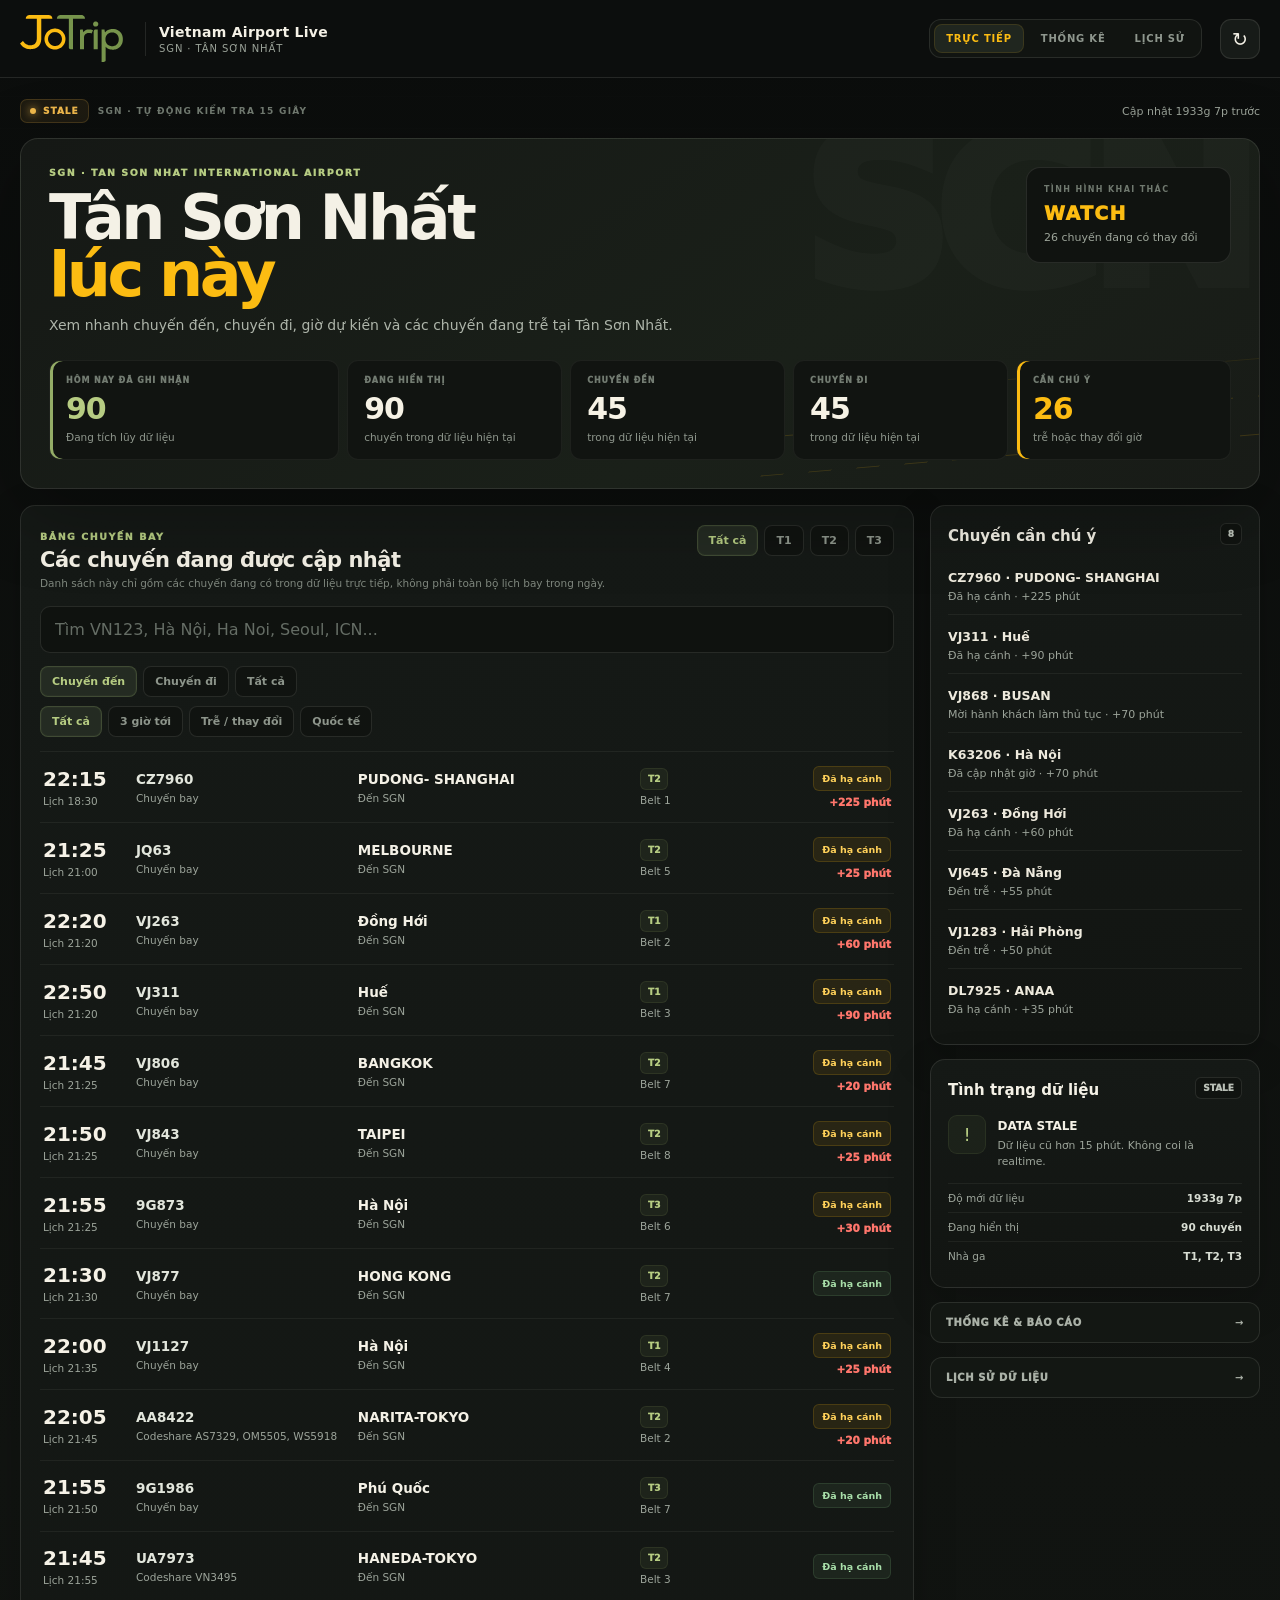
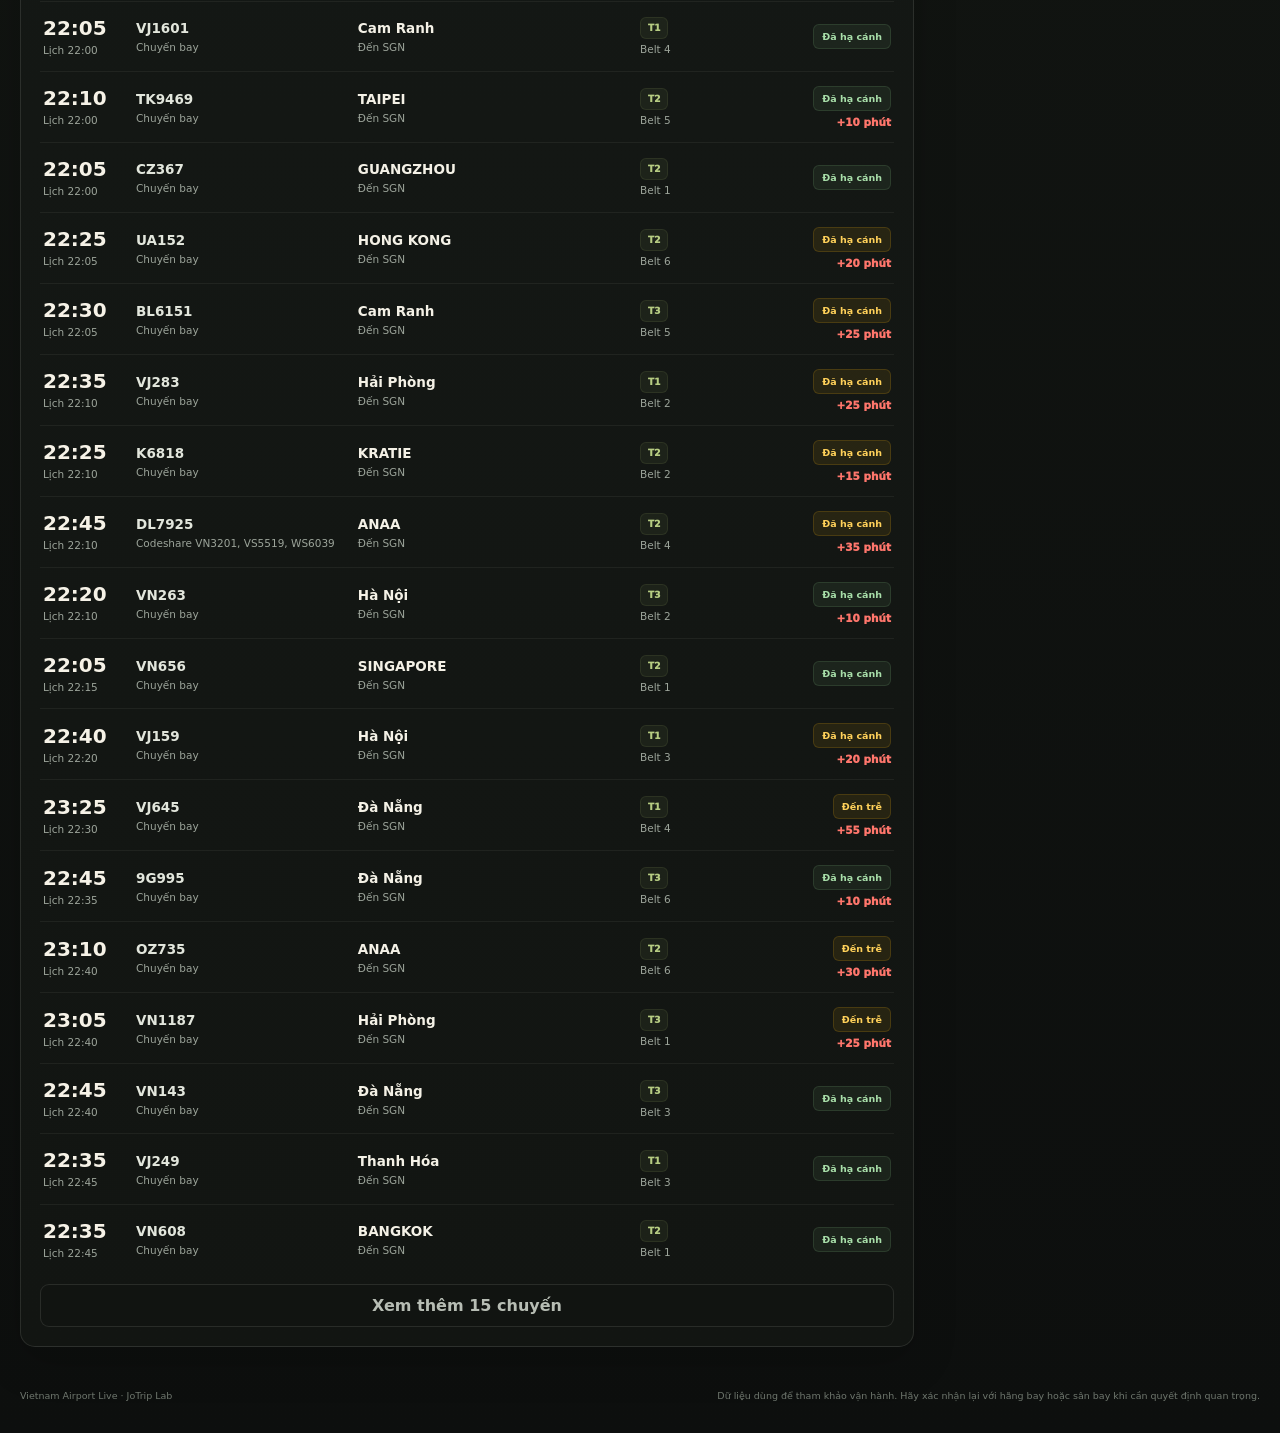
==== commit 210f0215: "ui: clarify Vietnamese copy and load light theme" ====
--- a/index.html
+++ b/index.html
@@ -3,32 +3,33 @@
 <head>
   <meta charset="utf-8">
   <meta name="viewport" content="width=device-width,initial-scale=1,viewport-fit=cover">
-  <meta name="theme-color" content="#0d0f0e">
+  <meta name="theme-color" content="#f5f3eb">
   <title>Vietnam Airport Live - Tân Sơn Nhất (SGN)</title>
   <meta name="description" content="Theo dõi chuyến bay đến và đi Tân Sơn Nhất (SGN): giờ dự kiến, độ trễ, nhà ga và trạng thái khai thác.">
   <link rel="canonical" href="https://val.openphuquoc.com/">
   <link rel="stylesheet" href="./style.css?v=20260916g">
+  <link rel="stylesheet" href="./theme-light.css?v=20260916a">
 </head>
 <body>
   <div class="app-shell">
     <header class="topbar">
       <a class="brand" href="./" aria-label="Vietnam Airport Live">
-        <img class="brand-logo" src="https://raw.githubusercontent.com/kenzuko/Jotrip-Airport/main/jotrip-logo-wordmark.svg" alt="JoTrip">
+        <img class="brand-logo" src="./assets/jotrip-logo.svg" alt="JoTrip">
         <span class="brand-divider"></span>
         <span class="brand-copy"><strong>Vietnam Airport Live</strong><small>SGN · Tân Sơn Nhất</small></span>
       </a>
       <nav class="desktop-nav" aria-label="Điều hướng">
-        <a class="active" href="./">LIVE</a>
+        <a class="active" href="./">TRỰC TIẾP</a>
         <a href="./analytics.html">THỐNG KÊ</a>
         <a href="./history.html">LỊCH SỬ</a>
       </nav>
-      <button id="refreshBtn" class="refresh-btn" type="button" aria-label="Làm mới">↻</button>
+      <button id="refreshBtn" class="refresh-btn" type="button" aria-label="Làm mới dữ liệu">↻</button>
     </header>
 
     <main class="page">
       <div class="source-strip">
-        <span id="healthPill" class="health-pill loading"><i></i> LOADING</span>
-        <span class="live-label">SGN LIVE · CHECK 15S</span>
+        <span id="healthPill" class="health-pill loading"><i></i> ĐANG TẢI</span>
+        <span class="live-label">SGN · TỰ ĐỘNG KIỂM TRA 15 GIÂY</span>
         <span id="updatedAt" class="updated-at">-</span>
       </div>
 
@@ -37,18 +38,18 @@
         <div class="hero-copy">
           <div class="eyebrow">SGN · TAN SON NHAT INTERNATIONAL AIRPORT</div>
           <h1>Tân Sơn Nhất<br><span>lúc này</span></h1>
-          <p>Nhìn nhanh tình trạng sân bay, rồi mới đi sâu vào từng chuyến.</p>
+          <p>Xem nhanh chuyến đến, chuyến đi, giờ dự kiến và các chuyến đang trễ tại Tân Sơn Nhất.</p>
         </div>
         <div class="ops-card">
-          <small>OPERATIONS</small>
-          <span id="opsState">CHECKING</span>
+          <small>TÌNH HÌNH KHAI THÁC</small>
+          <span id="opsState">ĐANG KIỂM TRA</span>
           <p id="opsDetail">Đang tổng hợp chuyến bay</p>
         </div>
         <div class="stats-grid">
           <article class="today-stat"><small>HÔM NAY ĐÃ GHI NHẬN</small><strong id="totalFlights">-</strong><span id="todayCoverage">Đang tích lũy dữ liệu</span></article>
-          <article><small>CỬA SỔ LIVE</small><strong id="liveWindowCount">-</strong><span>chuyến đang có trong feed</span></article>
-          <article><small>CHUYẾN ĐẾN</small><strong id="arrivalsCount">-</strong><span>trong cửa sổ live</span></article>
-          <article><small>CHUYẾN ĐI</small><strong id="departuresCount">-</strong><span>trong cửa sổ live</span></article>
+          <article><small>ĐANG HIỂN THỊ</small><strong id="liveWindowCount">-</strong><span>chuyến trong dữ liệu hiện tại</span></article>
+          <article><small>CHUYẾN ĐẾN</small><strong id="arrivalsCount">-</strong><span>trong dữ liệu hiện tại</span></article>
+          <article><small>CHUYẾN ĐI</small><strong id="departuresCount">-</strong><span>trong dữ liệu hiện tại</span></article>
           <article class="attention-stat"><small>CẦN CHÚ Ý</small><strong id="delayedCount">-</strong><span>trễ hoặc thay đổi giờ</span></article>
         </div>
       </section>
@@ -59,7 +60,7 @@
         <div class="main-column">
           <section class="card board-card" id="flightBoard">
             <div class="card-head">
-              <div><span class="kicker">LIVE FLIGHT BOARD</span><h2>Cửa sổ chuyến bay hiện tại</h2><p>Không dùng con số này làm tổng chuyến cả ngày.</p></div>
+              <div><span class="kicker">BẢNG CHUYẾN BAY</span><h2>Các chuyến đang được cập nhật</h2><p>Danh sách này chỉ gồm các chuyến đang có trong dữ liệu trực tiếp, không phải toàn bộ lịch bay trong ngày.</p></div>
               <div class="terminal-tabs" id="terminalTabs">
                 <button class="active" data-terminal="all">Tất cả</button>
                 <button data-terminal="T1">T1</button>
@@ -92,20 +93,20 @@
 
         <aside class="sidebar">
           <section class="card side-card">
-            <div class="side-head"><h3>Operations Watch</h3><span id="watchCount" class="count-pill">0</span></div>
+            <div class="side-head"><h3>Chuyến cần chú ý</h3><span id="watchCount" class="count-pill">0</span></div>
             <div id="watchList" class="watch-list"></div>
           </section>
 
           <section class="card side-card">
-            <div class="side-head"><h3>Data Health</h3><span id="qaBadge" class="qa-badge">...</span></div>
+            <div class="side-head"><h3>Tình trạng dữ liệu</h3><span id="qaBadge" class="qa-badge">...</span></div>
             <div class="health-summary">
               <div id="healthIcon" class="health-icon">⋯</div>
-              <div><strong id="healthTitle">CHECKING</strong><p id="healthDescription">Đang kiểm tra độ mới của dữ liệu.</p></div>
+              <div><strong id="healthTitle">ĐANG KIỂM TRA</strong><p id="healthDescription">Đang kiểm tra độ mới của dữ liệu.</p></div>
             </div>
             <dl class="health-meta">
-              <div><dt>Data age</dt><dd id="dataAge">-</dd></div>
-              <div><dt>Live window</dt><dd id="coverage">-</dd></div>
-              <div><dt>Terminals</dt><dd id="terminals">-</dd></div>
+              <div><dt>Độ mới dữ liệu</dt><dd id="dataAge">-</dd></div>
+              <div><dt>Đang hiển thị</dt><dd id="coverage">-</dd></div>
+              <div><dt>Nhà ga</dt><dd id="terminals">-</dd></div>
             </dl>
           </section>
 
@@ -121,14 +122,14 @@
     </footer>
 
     <nav class="mobile-nav">
-      <a class="active" href="./"><span>●</span>Live</a>
-      <a href="#flightBoard"><span>✈</span>Flights</a>
-      <a href="./analytics.html"><span>▥</span>Stats</a>
-      <a href="./history.html"><span>◷</span>History</a>
+      <a class="active" href="./"><span>●</span>Trực tiếp</a>
+      <a href="#flightBoard"><span>✈</span>Chuyến bay</a>
+      <a href="./analytics.html"><span>▥</span>Thống kê</a>
+      <a href="./history.html"><span>◷</span>Lịch sử</a>
     </nav>
   </div>
 
-  <script src="./app.js?v=20260916g"></script>
+  <script src="./app.js?v=20260916h"></script>
   <script src="./fast-refresh.js?v=20260916a"></script>
 </body>
 </html>
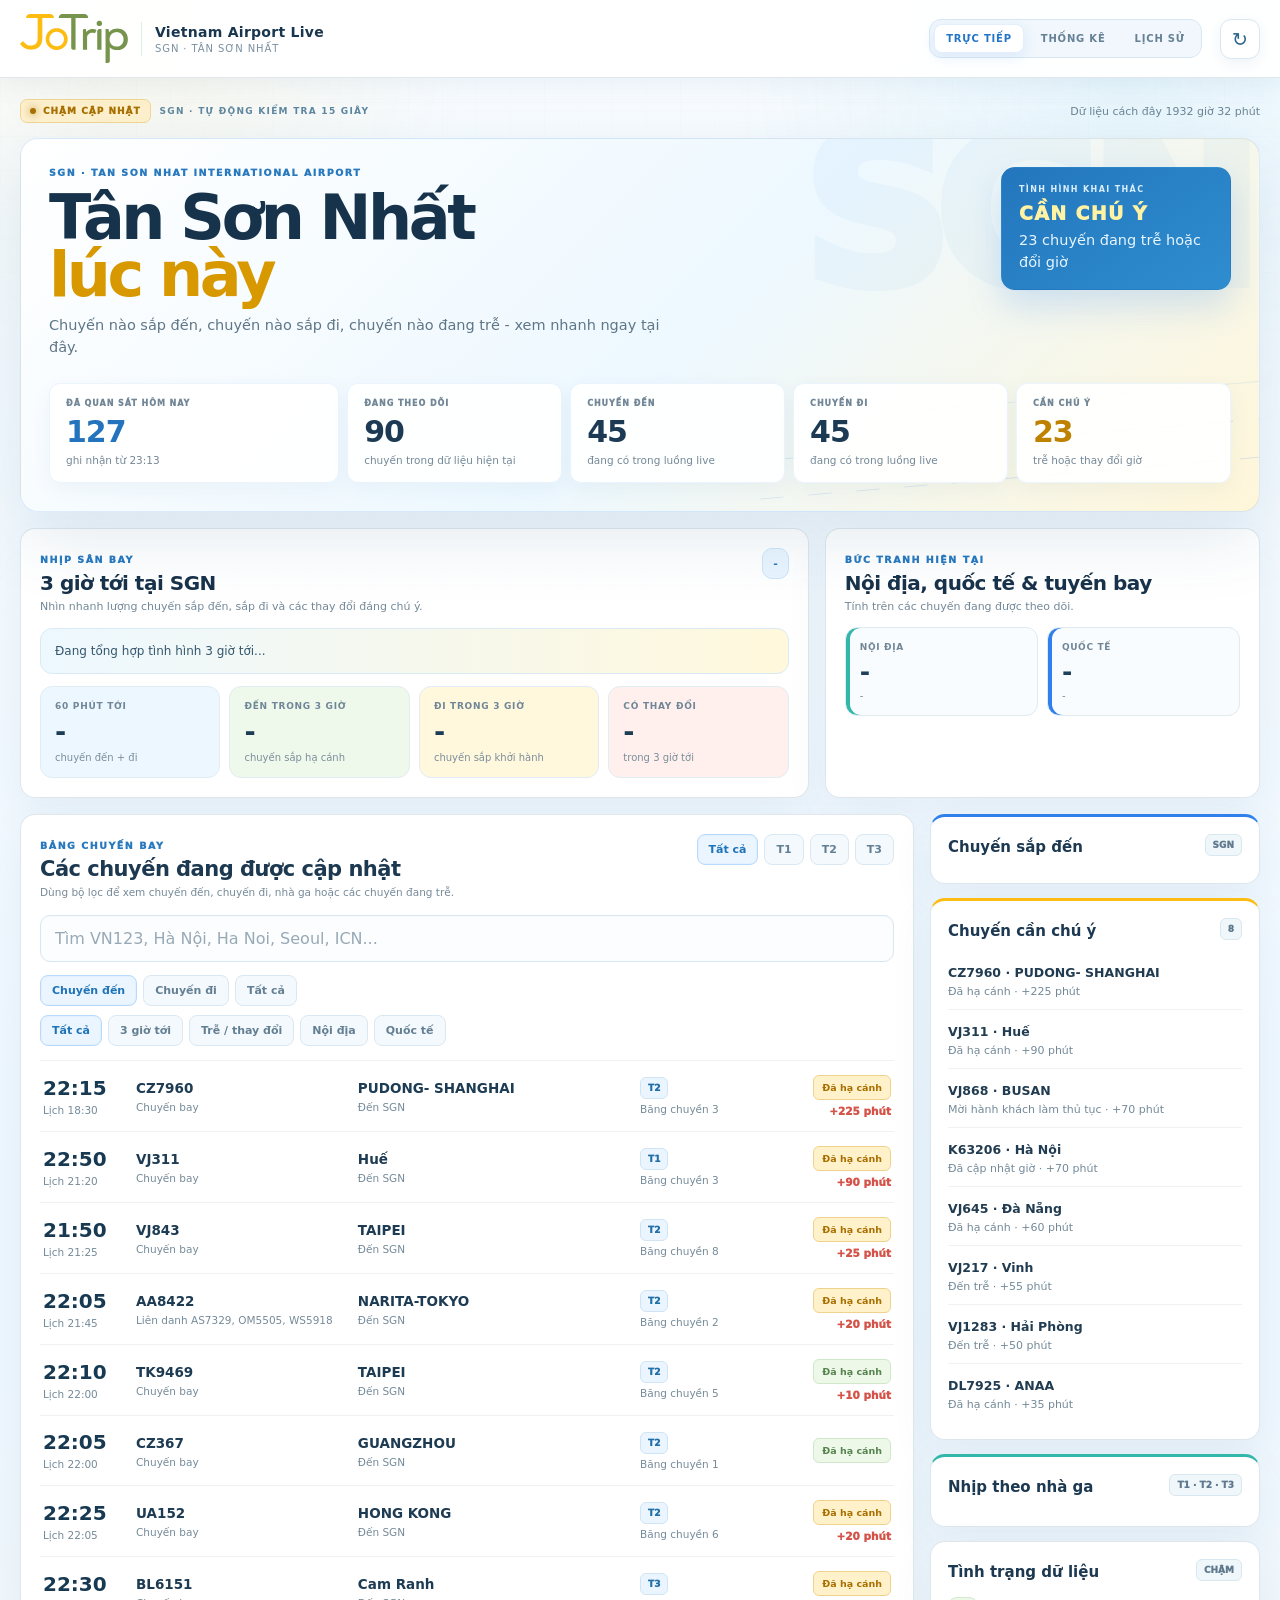
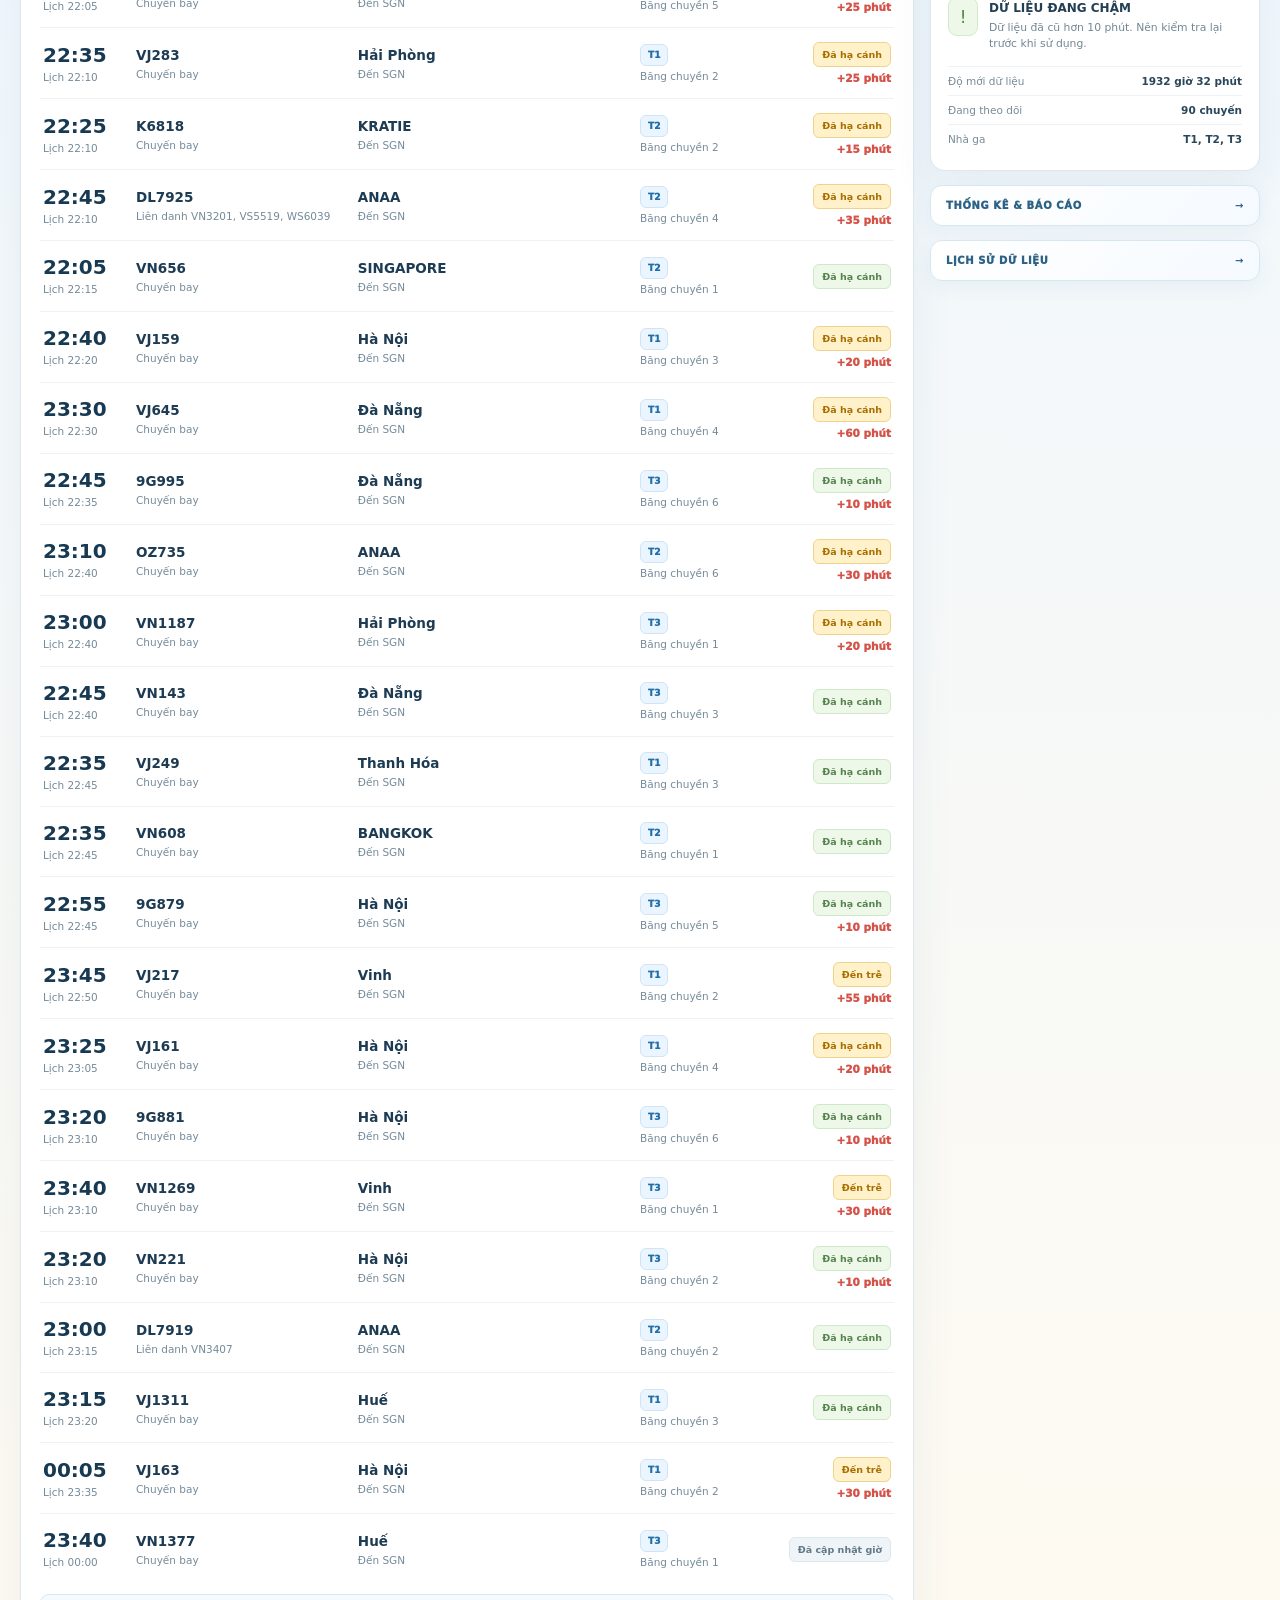
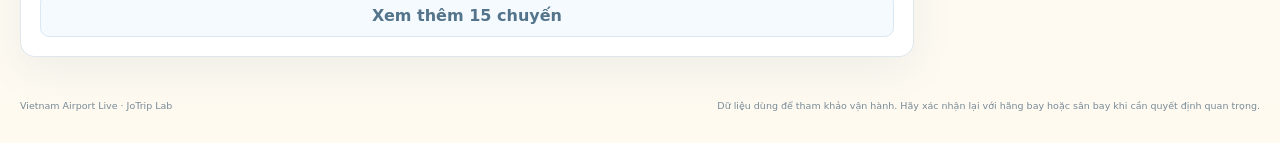
==== commit 7610738f: "feat: enrich SGN live dashboard with airport pulse and next arrivals" ====
--- a/index.html
+++ b/index.html
@@ -3,12 +3,13 @@
 <head>
   <meta charset="utf-8">
   <meta name="viewport" content="width=device-width,initial-scale=1,viewport-fit=cover">
-  <meta name="theme-color" content="#f5f3eb">
+  <meta name="theme-color" content="#f4f9ff">
   <title>Vietnam Airport Live - Tân Sơn Nhất (SGN)</title>
-  <meta name="description" content="Theo dõi chuyến bay đến và đi Tân Sơn Nhất (SGN): giờ dự kiến, độ trễ, nhà ga và trạng thái khai thác.">
+  <meta name="description" content="Theo dõi chuyến bay đến và đi Tân Sơn Nhất (SGN): giờ dự kiến, độ trễ, nhà ga, chuyến sắp tới và tình hình khai thác.">
   <link rel="canonical" href="https://val.openphuquoc.com/">
+  <link rel="icon" href="./assets/jotrip-logo.svg">
   <link rel="stylesheet" href="./style.css?v=20260916g">
-  <link rel="stylesheet" href="./theme-light.css?v=20260916a">
+  <link rel="stylesheet" href="./theme-light.css?v=20260916b">
 </head>
 <body>
   <div class="app-shell">
@@ -38,7 +39,7 @@
         <div class="hero-copy">
           <div class="eyebrow">SGN · TAN SON NHAT INTERNATIONAL AIRPORT</div>
           <h1>Tân Sơn Nhất<br><span>lúc này</span></h1>
-          <p>Xem nhanh chuyến đến, chuyến đi, giờ dự kiến và các chuyến đang trễ tại Tân Sơn Nhất.</p>
+          <p>Chuyến nào sắp đến, chuyến nào sắp đi, chuyến nào đang trễ - xem nhanh ngay tại đây.</p>
         </div>
         <div class="ops-card">
           <small>TÌNH HÌNH KHAI THÁC</small>
@@ -46,12 +47,37 @@
           <p id="opsDetail">Đang tổng hợp chuyến bay</p>
         </div>
         <div class="stats-grid">
-          <article class="today-stat"><small>HÔM NAY ĐÃ GHI NHẬN</small><strong id="totalFlights">-</strong><span id="todayCoverage">Đang tích lũy dữ liệu</span></article>
-          <article><small>ĐANG HIỂN THỊ</small><strong id="liveWindowCount">-</strong><span>chuyến trong dữ liệu hiện tại</span></article>
-          <article><small>CHUYẾN ĐẾN</small><strong id="arrivalsCount">-</strong><span>trong dữ liệu hiện tại</span></article>
-          <article><small>CHUYẾN ĐI</small><strong id="departuresCount">-</strong><span>trong dữ liệu hiện tại</span></article>
+          <article class="today-stat"><small>ĐÃ QUAN SÁT HÔM NAY</small><strong id="totalFlights">-</strong><span id="todayCoverage">Đang tích lũy dữ liệu</span></article>
+          <article><small>ĐANG THEO DÕI</small><strong id="liveWindowCount">-</strong><span>chuyến trong dữ liệu hiện tại</span></article>
+          <article><small>CHUYẾN ĐẾN</small><strong id="arrivalsCount">-</strong><span>đang có trong luồng live</span></article>
+          <article><small>CHUYẾN ĐI</small><strong id="departuresCount">-</strong><span>đang có trong luồng live</span></article>
           <article class="attention-stat"><small>CẦN CHÚ Ý</small><strong id="delayedCount">-</strong><span>trễ hoặc thay đổi giờ</span></article>
         </div>
+      </section>
+
+      <section class="dashboard-band">
+        <section class="card pulse-card">
+          <div class="pulse-head">
+            <div><span class="kicker">NHỊP SÂN BAY</span><h2>3 giờ tới tại SGN</h2><p>Nhìn nhanh lượng chuyến sắp đến, sắp đi và các thay đổi đáng chú ý.</p></div>
+            <span id="pulseClock" class="pulse-clock">-</span>
+          </div>
+          <div id="opsNarrative" class="ops-narrative">Đang tổng hợp tình hình 3 giờ tới...</div>
+          <div class="pulse-metrics">
+            <article><span>60 phút tới</span><strong id="nextHourTotal">-</strong><small>chuyến đến + đi</small></article>
+            <article><span>Đến trong 3 giờ</span><strong id="next3Arrivals">-</strong><small>chuyến sắp hạ cánh</small></article>
+            <article><span>Đi trong 3 giờ</span><strong id="next3Departures">-</strong><small>chuyến sắp khởi hành</small></article>
+            <article><span>Có thay đổi</span><strong id="next3Changed">-</strong><small>trong 3 giờ tới</small></article>
+          </div>
+        </section>
+
+        <section class="card snapshot-card">
+          <div class="snapshot-head"><div><span class="kicker">BỨC TRANH HIỆN TẠI</span><h2>Nội địa, quốc tế & tuyến bay</h2><p>Tính trên các chuyến đang được theo dõi.</p></div></div>
+          <div class="market-split">
+            <div class="market-box domestic"><span>Nội địa</span><strong id="domesticNow">-</strong><small id="domesticPct">-</small></div>
+            <div class="market-box international"><span>Quốc tế</span><strong id="internationalNow">-</strong><small id="internationalPct">-</small></div>
+          </div>
+          <div id="routeHighlights" class="route-highlights"></div>
+        </section>
       </section>
 
       <div id="errorBox" class="error-box hidden"></div>
@@ -60,7 +86,7 @@
         <div class="main-column">
           <section class="card board-card" id="flightBoard">
             <div class="card-head">
-              <div><span class="kicker">BẢNG CHUYẾN BAY</span><h2>Các chuyến đang được cập nhật</h2><p>Danh sách này chỉ gồm các chuyến đang có trong dữ liệu trực tiếp, không phải toàn bộ lịch bay trong ngày.</p></div>
+              <div><span class="kicker">BẢNG CHUYẾN BAY</span><h2>Các chuyến đang được cập nhật</h2><p>Dùng bộ lọc để xem chuyến đến, chuyến đi, nhà ga hoặc các chuyến đang trễ.</p></div>
               <div class="terminal-tabs" id="terminalTabs">
                 <button class="active" data-terminal="all">Tất cả</button>
                 <button data-terminal="T1">T1</button>
@@ -83,6 +109,7 @@
               <button class="active" data-filter="all">Tất cả</button>
               <button data-filter="next3">3 giờ tới</button>
               <button data-filter="delayed">Trễ / thay đổi</button>
+              <button data-filter="domestic">Nội địa</button>
               <button data-filter="international">Quốc tế</button>
             </div>
 
@@ -92,9 +119,19 @@
         </div>
 
         <aside class="sidebar">
-          <section class="card side-card">
+          <section class="card side-card next-card">
+            <div class="side-head"><h3>Chuyến sắp đến</h3><span class="count-pill">SGN</span></div>
+            <div id="nextArrivalsList" class="next-arrivals-list"></div>
+          </section>
+
+          <section class="card side-card watch-card">
             <div class="side-head"><h3>Chuyến cần chú ý</h3><span id="watchCount" class="count-pill">0</span></div>
             <div id="watchList" class="watch-list"></div>
+          </section>
+
+          <section class="card side-card terminal-card">
+            <div class="side-head"><h3>Nhịp theo nhà ga</h3><span class="count-pill">T1 · T2 · T3</span></div>
+            <div id="terminalPulse" class="terminal-pulse"></div>
           </section>
 
           <section class="card side-card">
@@ -105,7 +142,7 @@
             </div>
             <dl class="health-meta">
               <div><dt>Độ mới dữ liệu</dt><dd id="dataAge">-</dd></div>
-              <div><dt>Đang hiển thị</dt><dd id="coverage">-</dd></div>
+              <div><dt>Đang theo dõi</dt><dd id="coverage">-</dd></div>
               <div><dt>Nhà ga</dt><dd id="terminals">-</dd></div>
             </dl>
           </section>
@@ -129,7 +166,7 @@
     </nav>
   </div>
 
-  <script src="./app.js?v=20260916h"></script>
+  <script src="./app.js?v=20260916i"></script>
   <script src="./fast-refresh.js?v=20260916a"></script>
 </body>
 </html>
--- a/theme-light.css
+++ b/theme-light.css
@@ -0,0 +1,45 @@
+:root{
+  --bg:#f4f9ff;--bg2:#eef7ff;--panel:#ffffff;--panel2:#f8fbff;--panel3:#edf6ff;
+  --ink:#18324a;--muted:#6f8190;--line:rgba(32,86,126,.14);--line2:rgba(32,86,126,.075);
+  --green:#77944c;--green2:#64823f;--yellow:#fcbc12;--blue:#2f80ed;--sky:#4ab7df;
+  --aqua:#33b7aa;--amber:#d99100;--red:#df5e52;--ok:#5f9851;
+  --shadow:0 18px 55px rgba(37,91,133,.10);color:var(--ink);background:var(--bg)
+}
+html{background:var(--bg)}
+body{background:linear-gradient(180deg,#f8fcff 0%,#eef7ff 38%,#fffaf0 100%);color:var(--ink)}
+body:before{background-image:radial-gradient(circle at 11% 5%,rgba(252,188,18,.11),transparent 23%),radial-gradient(circle at 88% 8%,rgba(74,183,223,.15),transparent 28%),linear-gradient(rgba(47,128,237,.025) 1px,transparent 1px),linear-gradient(90deg,rgba(47,128,237,.018) 1px,transparent 1px);background-size:auto,auto,34px 34px,34px 34px;mask-image:linear-gradient(to bottom,rgba(0,0,0,.72),transparent 80%)}
+.topbar{background:rgba(255,255,255,.94);border-color:var(--line);box-shadow:0 7px 26px rgba(37,91,133,.07)}
+.brand-logo{width:108px;height:50px}.brand-copy strong{color:#19364f}.brand-copy small{color:#7990a0}.brand-divider{background:rgba(30,91,134,.13)}
+.desktop-nav{background:#f1f7fc;border-color:#d8e7f2}.desktop-nav a{color:#668095}.desktop-nav a:hover{color:#1f4f73}.desktop-nav a.active{background:#fff;color:#2475c7;box-shadow:0 4px 14px rgba(47,128,237,.12),inset 0 0 0 1px rgba(47,128,237,.13)}
+.refresh-btn{background:#fff;color:#2a638c;border-color:#d8e7f2;box-shadow:0 4px 14px rgba(37,91,133,.07)}.refresh-btn:hover{border-color:#a8cff0;color:#176db4}
+.source-strip{color:#72899b}.live-label{color:#5a86a5}.updated-at{color:#6d8291}
+.health-pill{background:#ecf8e9;color:#538447;border-color:#cfe7c9}.health-pill.loading{background:#eef6fb;color:#6d8798;border-color:#dceaf3}.health-pill.stale{background:#fff4d7;color:#a56e00;border-color:#f0d89b}.health-pill.error{background:#fff0ee;color:#b64e46;border-color:#efc9c4}
+.hero{background:linear-gradient(135deg,#ffffff 0%,#edf8ff 54%,#fff6d9 100%);border-color:rgba(47,128,237,.16);box-shadow:0 24px 70px rgba(37,91,133,.13)}
+.hero:before{color:rgba(47,128,237,.045)}.runway-lines{border-color:rgba(47,128,237,.16)}.runway-lines:before,.runway-lines:after{background:repeating-linear-gradient(90deg,rgba(47,128,237,.25) 0 22px,transparent 22px 46px)}
+.eyebrow,.kicker,.section-kicker{color:#2879be}.hero h1{color:#17334b}.hero h1 span{color:#d79800}.hero p{color:#5f7687;font-size:14.5px}
+.ops-card{background:linear-gradient(145deg,#2376bd 0%,#2f8dcf 100%);border-color:transparent;box-shadow:0 16px 35px rgba(47,128,237,.20)}.ops-card small{color:#d9effd}.ops-card span{color:#fff2a3}.ops-card p{color:#e7f5ff}
+.stats-grid article{background:rgba(255,255,255,.92);border-color:rgba(47,128,237,.09);box-shadow:0 6px 20px rgba(37,91,133,.055)}.stats-grid small{color:#718696}.stats-grid strong{color:#1c3a53}.stats-grid span{color:#748897}.today-stat{box-shadow:inset 4px 0 0 #2f80ed,0 6px 20px rgba(37,91,133,.055)}.today-stat strong{color:#2374bc!important}.attention-stat{box-shadow:inset 4px 0 0 #fcbc12,0 6px 20px rgba(37,91,133,.055)}.attention-stat strong{color:#bf8100!important}
+.card{background:#fff;border-color:var(--line);box-shadow:0 14px 42px rgba(37,91,133,.075)}.card-head h2,.side-head h3{color:#1c3951}.card-head p{color:#768a98}
+.terminal-tabs button,.direction-tabs button,.filter-tabs button{background:#f4f9fd;color:#637f92;border-color:#d9e8f2}.terminal-tabs button:hover,.direction-tabs button:hover,.filter-tabs button:hover{border-color:#9ecbed;color:#216fa9}.terminal-tabs button.active,.direction-tabs button.active,.filter-tabs button.active{background:#eaf5ff;border-color:#b8dafa;color:#1f73b8;box-shadow:inset 0 0 0 1px rgba(47,128,237,.04)}
+.search-wrap input{background:#fbfdff;color:#1b3952;border-color:#d8e7f1;box-shadow:inset 0 1px 2px rgba(37,91,133,.025)}.search-wrap input::placeholder{color:#98a9b6}.search-wrap input:focus{border-color:#83bce8;box-shadow:0 0 0 3px rgba(47,128,237,.09)}
+.flight-row{border-color:var(--line2)}.flight-row:hover{background:#f7fbff}.flight-time strong{color:#173952}.flight-time small,.flight-main small,.flight-route small,.flight-meta small{color:#758a99}.flight-main strong,.flight-route strong{color:#1d3b52}
+.status-badge{background:#eef4f7;color:#617887;border-color:#dde8ed}.status-badge.delay{background:#fff2ca;color:#a96e00;border-color:#efd38c}.status-badge.ok{background:#edf8e9;color:#57834e;border-color:#d0e8ca}.delay-minutes{color:#d45349}.terminal-tag{background:#eaf5ff;color:#226fa8;border-color:#cfe4f5}
+.show-more{background:#f5faff;color:#53748b;border-color:#d9e8f2}.show-more:hover{color:#2071ad;border-color:#b6d8ee}
+.count-pill,.qa-badge{background:#f0f7fb;color:#5f7a8e;border-color:#d9e7f0}.watch-item{border-color:var(--line2)}.watch-item strong{color:#213c51}.watch-item span{color:#738998}
+.health-icon{background:#edf8e9;border-color:#d3e9cd;color:#5a8a50}.health-summary strong{color:#233f54}.health-summary p{color:#718694}.health-meta div{border-color:var(--line2)}.health-meta dt{color:#778b99}.health-meta dd{color:#29465b}
+.side-link{background:linear-gradient(135deg,#fff,#f5faff);color:#2d6285;border-color:#d7e7f2;box-shadow:0 7px 20px rgba(37,91,133,.055)}.side-link:hover{color:#1f75b9;border-color:#add2ec}
+.error-box{background:#fff1ef;color:#ad4a42;border-color:#efc7c3}footer{color:#788a97}
+.subhero{border-color:var(--line)}.subhero p{color:#6c8292}.coverage-note{background:#fff;border-color:#d7e6f0;color:#58758a;box-shadow:0 6px 18px rgba(37,91,133,.045)}
+.metric-grid article,.section-card{background:#fff;border-color:var(--line);box-shadow:0 11px 32px rgba(37,91,133,.065)}.metric-grid span{color:#718696}.metric-grid strong{color:#1d3c55}.report-box{background:linear-gradient(135deg,#f8fcff,#fffaf0);color:#405d71;border-left-color:#fcbc12}.bar-track{background:#eaf1f6}.bar-fill{background:linear-gradient(90deg,#2f80ed,#33b7aa,#fcbc12)}
+.history-toolbar input,.history-toolbar select{background:#fff;color:#203c52;border-color:#d7e6f0}.history-row{border-color:var(--line2);color:#203b51}
+.mobile-nav{background:rgba(255,255,255,.97);border-top-color:#d9e8f2;box-shadow:0 -7px 22px rgba(37,91,133,.08)}.mobile-nav a{color:#708797}.mobile-nav a.active{color:#2476bc}
+
+/* richer SGN live dashboard */
+.dashboard-band{display:grid;grid-template-columns:minmax(0,1.45fr) minmax(300px,.8fr);gap:16px;margin-top:16px}.pulse-card,.snapshot-card{padding:19px}.pulse-head,.snapshot-head{display:flex;align-items:flex-start;justify-content:space-between;gap:18px}.pulse-head h2,.snapshot-head h2{margin:4px 0 0;font-size:20px;letter-spacing:-.025em}.pulse-head p,.snapshot-head p{margin:5px 0 0;color:#738898;font-size:11px}.pulse-clock{font-size:11px;font-weight:900;color:#2377bd;background:#e9f5ff;border:1px solid #cce5f7;border-radius:10px;padding:8px 10px;white-space:nowrap}.ops-narrative{margin-top:15px;padding:13px 14px;border-radius:12px;background:linear-gradient(90deg,#edf8ff,#fff8dc);border:1px solid #d9eaf4;color:#34576d;font-size:12px;line-height:1.55}.pulse-metrics{display:grid;grid-template-columns:repeat(4,1fr);gap:9px;margin-top:12px}.pulse-metrics article{border-radius:12px;padding:14px;background:#f8fbfe;border:1px solid #e1edf4;min-height:86px}.pulse-metrics article:nth-child(1){background:#ecf7ff}.pulse-metrics article:nth-child(2){background:#eef8eb}.pulse-metrics article:nth-child(3){background:#fff8dd}.pulse-metrics article:nth-child(4){background:#fff0ed}.pulse-metrics span{display:block;color:#708697;font-size:9px;font-weight:900;letter-spacing:.08em;text-transform:uppercase}.pulse-metrics strong{display:block;margin-top:7px;font-size:27px;line-height:1;color:#1d3d55}.pulse-metrics small{display:block;margin-top:7px;color:#7b8e9b;font-size:10px}.market-split{display:grid;grid-template-columns:1fr 1fr;gap:9px;margin-top:14px}.market-box{border-radius:12px;padding:14px;border:1px solid #dfeaf1;background:#f9fcfe}.market-box.domestic{box-shadow:inset 4px 0 0 #33b7aa}.market-box.international{box-shadow:inset 4px 0 0 #2f80ed}.market-box span{display:block;color:#708697;font-size:9px;font-weight:900;letter-spacing:.07em;text-transform:uppercase}.market-box strong{display:block;margin-top:5px;font-size:25px;color:#1f4058}.market-box small{display:block;margin-top:4px;color:#7a8e9c;font-size:10px}.route-highlights{display:flex;flex-wrap:wrap;gap:7px;margin-top:12px}.route-chip{display:inline-flex;align-items:center;gap:7px;padding:7px 9px;border-radius:999px;background:#eef7fd;border:1px solid #d6e8f4;color:#41677f;font-size:10px;font-weight:800}.route-chip b{color:#1e75b4;font-size:11px}
+.next-arrivals-list{margin-top:10px}.next-arrival{display:grid;grid-template-columns:52px 1fr auto;gap:10px;align-items:center;padding:10px 0;border-bottom:1px solid var(--line2)}.next-arrival:last-child{border-bottom:0}.next-arrival time{font-size:17px;font-weight:950;color:#216fa9}.next-arrival strong{display:block;color:#213d52;font-size:12px}.next-arrival small{display:block;color:#7b8d99;font-size:10px;margin-top:3px}.next-arrival .eta-delay{font-size:9px;font-weight:900;color:#c35649;background:#fff0ec;padding:5px 6px;border-radius:6px}.next-arrival .eta-ok{font-size:9px;font-weight:900;color:#5b884f;background:#eef8ea;padding:5px 6px;border-radius:6px}
+.terminal-pulse{display:grid;gap:10px;margin-top:13px}.terminal-line{display:grid;grid-template-columns:32px 1fr 34px;gap:9px;align-items:center;font-size:10px}.terminal-line strong{color:#2c5774}.terminal-line b{text-align:right;color:#29465b}.terminal-track{height:8px;background:#edf3f7;border-radius:999px;overflow:hidden}.terminal-fill{height:100%;border-radius:999px;background:linear-gradient(90deg,#2f80ed,#4ab7df)}.terminal-line:nth-child(2) .terminal-fill{background:linear-gradient(90deg,#33b7aa,#76c9a1)}.terminal-line:nth-child(3) .terminal-fill{background:linear-gradient(90deg,#fcbc12,#ffd96d)}
+.sidebar .side-card.next-card{border-top:3px solid #2f80ed}.sidebar .side-card.terminal-card{border-top:3px solid #33b7aa}.sidebar .side-card.watch-card{border-top:3px solid #fcbc12}
+
+@media(max-width:1050px){.dashboard-band{grid-template-columns:1fr}.pulse-metrics{grid-template-columns:repeat(4,1fr)}}
+@media(max-width:780px){.hero{background:linear-gradient(155deg,#fff 0%,#eef8ff 62%,#fff6dc 100%)}.ops-card{background:linear-gradient(145deg,#247bc1,#3695d4)}.brand-logo{width:92px}.stats-grid article{background:#fff}.flight-row{background:#fff}.flight-row:hover{background:#f7fbff}.dashboard-band{gap:12px;margin-top:12px}.pulse-card,.snapshot-card{padding:15px}.pulse-metrics{grid-template-columns:1fr 1fr}.pulse-head,.snapshot-head{align-items:flex-start}.pulse-clock{font-size:9px;padding:7px 8px}.market-split{grid-template-columns:1fr 1fr}.next-arrival{grid-template-columns:46px 1fr auto}}
+@media(max-width:460px){.pulse-metrics{grid-template-columns:1fr 1fr}.market-split{grid-template-columns:1fr}.route-chip{font-size:9px}.ops-narrative{font-size:11px}}
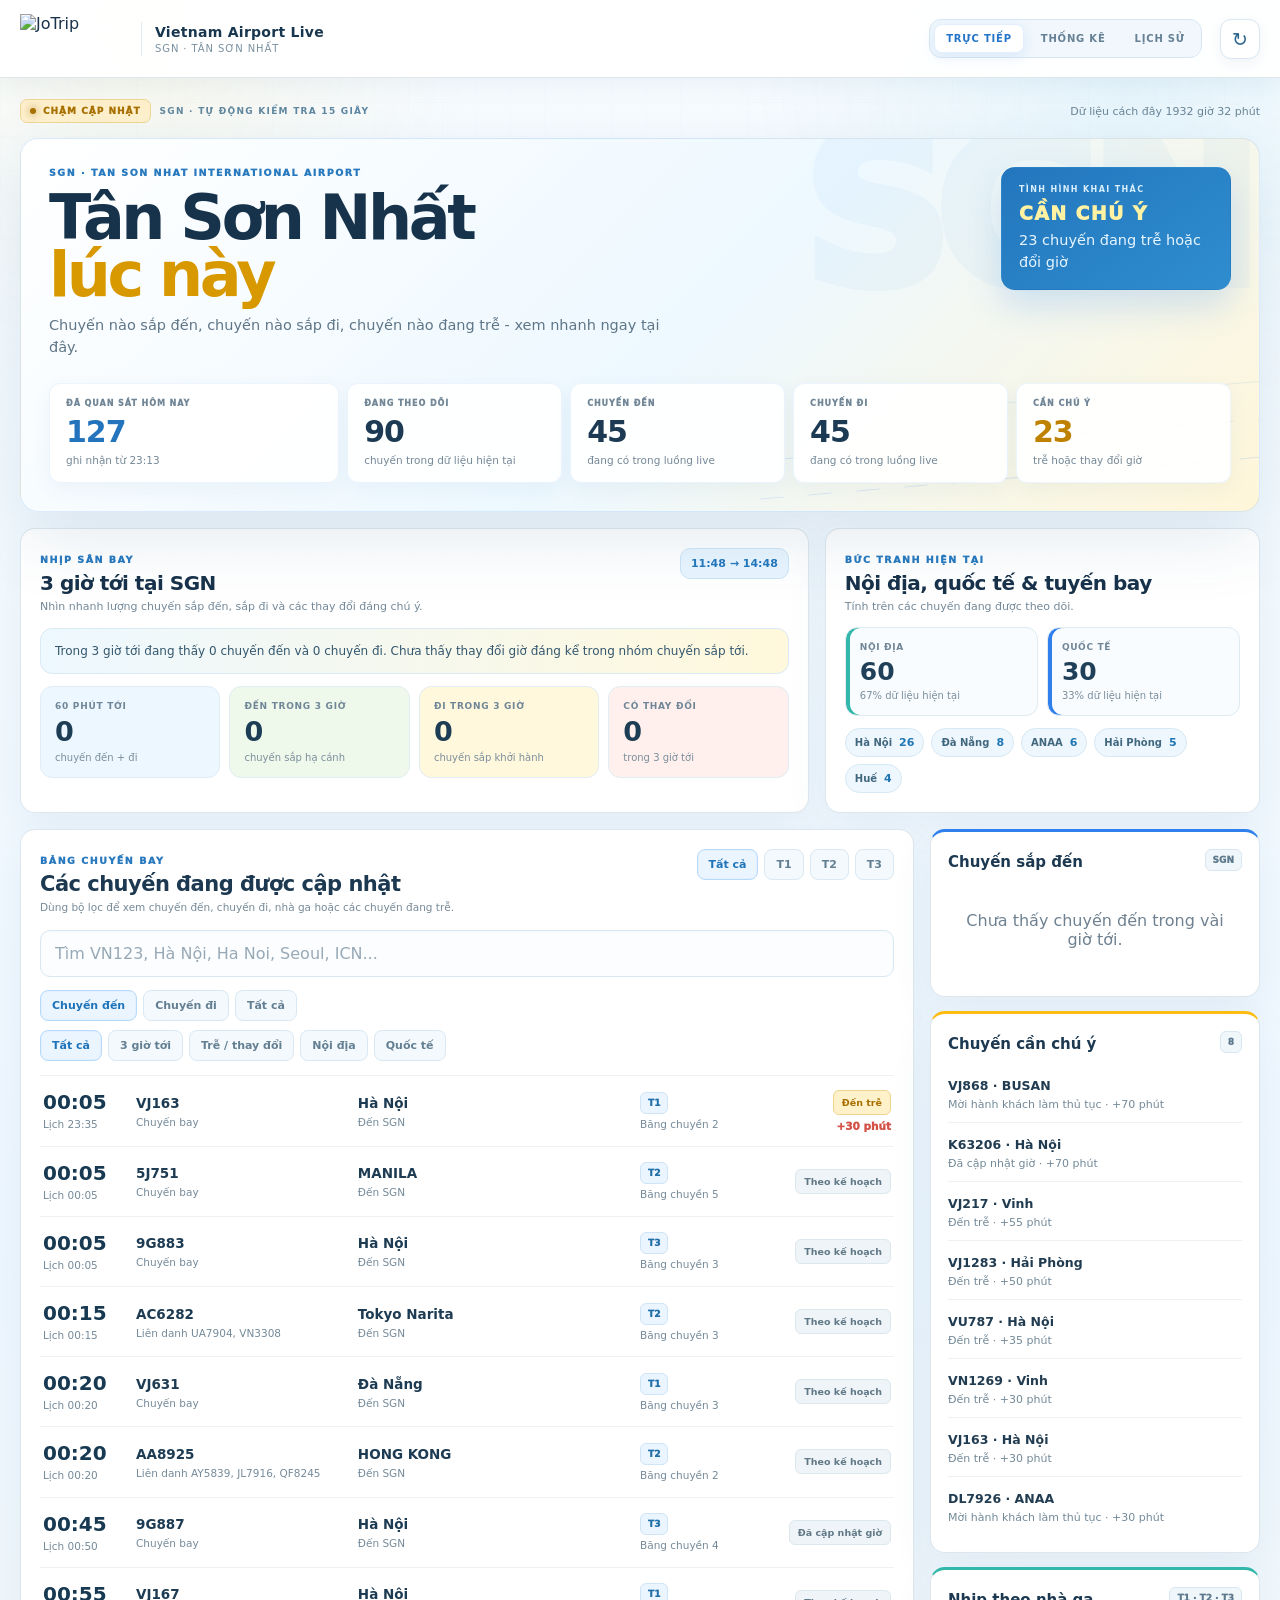
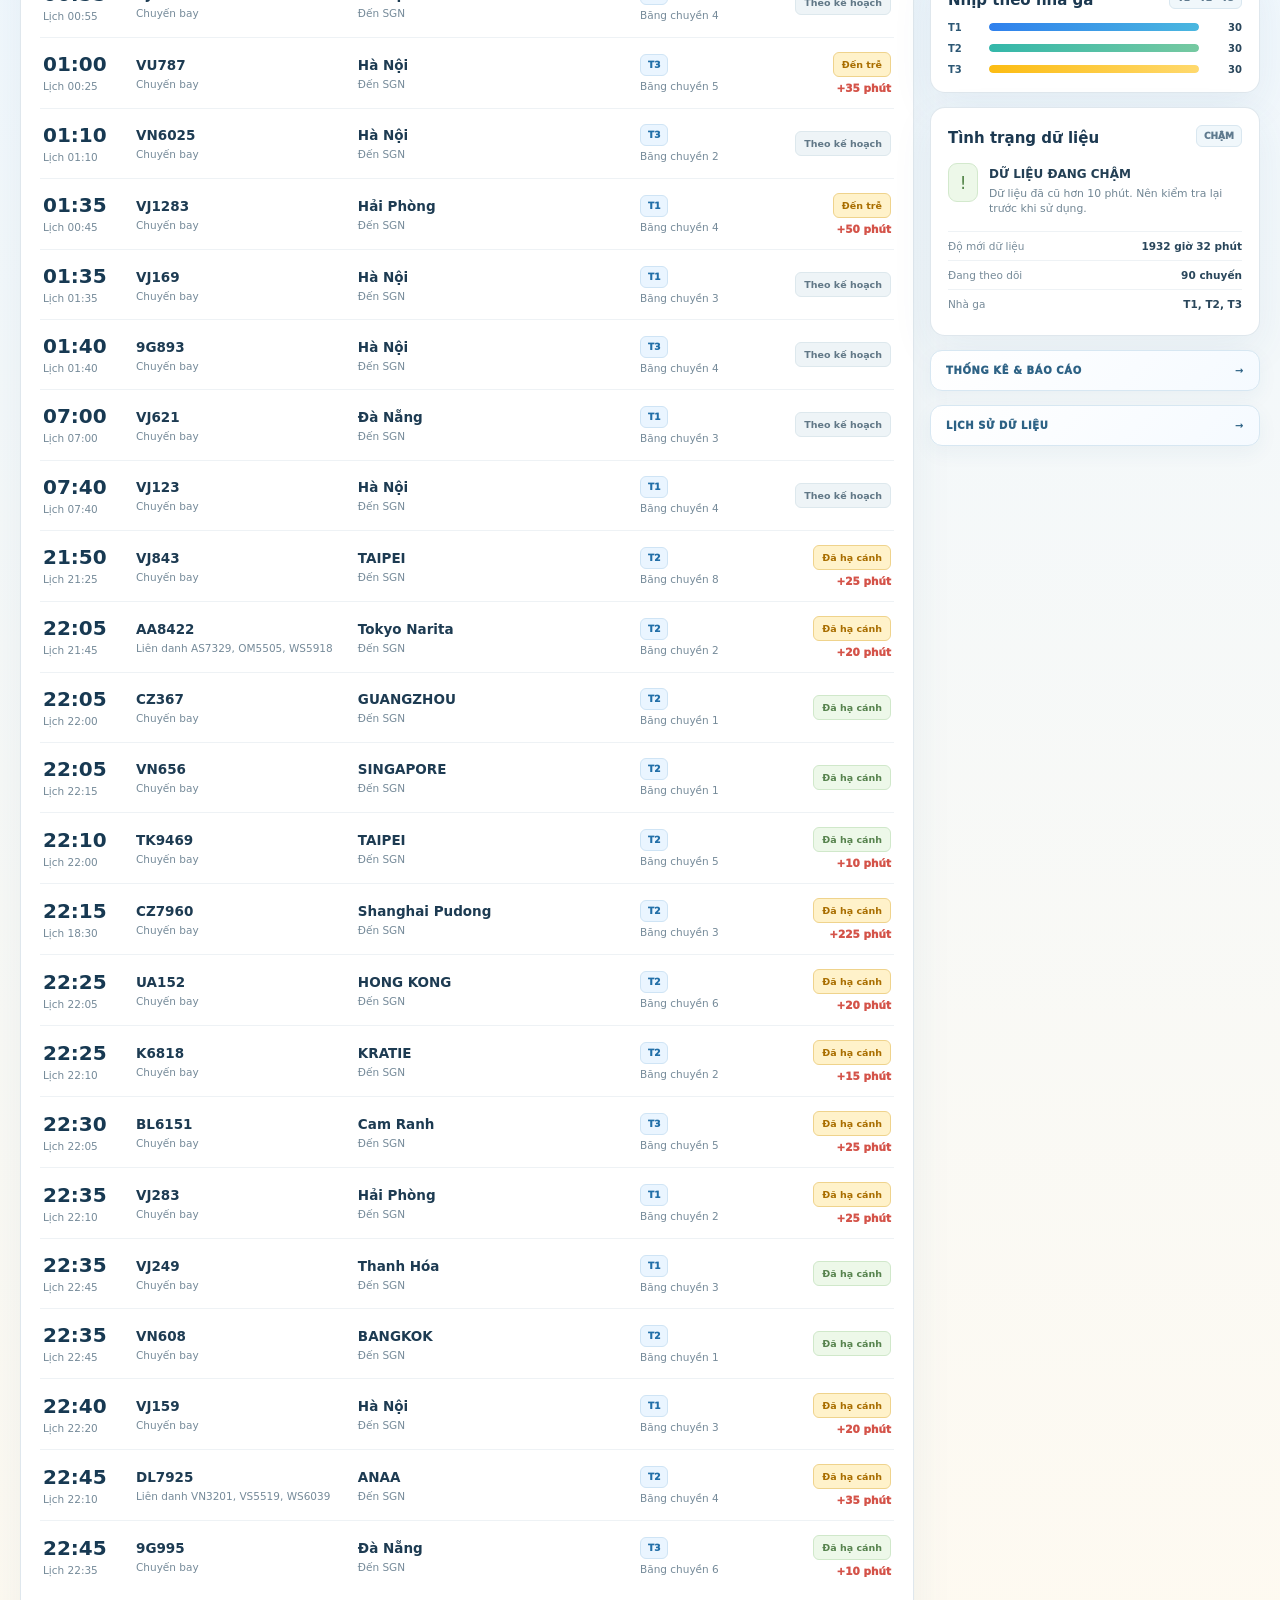
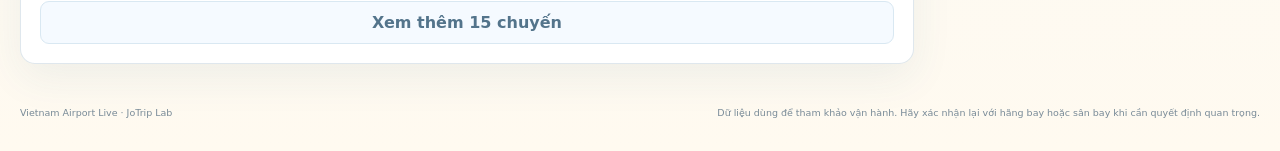
==== commit 06a6368f: "brand: use uploaded JoTrip web logo on live page" ====
--- a/index.html
+++ b/index.html
@@ -7,7 +7,7 @@
   <title>Vietnam Airport Live - Tân Sơn Nhất (SGN)</title>
   <meta name="description" content="Theo dõi chuyến bay đến và đi Tân Sơn Nhất (SGN): giờ dự kiến, độ trễ, nhà ga, chuyến sắp tới và tình hình khai thác.">
   <link rel="canonical" href="https://val.openphuquoc.com/">
-  <link rel="icon" href="./assets/jotrip-logo.svg">
+  <link rel="icon" href="./assets/jotrip-logo-web.png">
   <link rel="stylesheet" href="./style.css?v=20260916g">
   <link rel="stylesheet" href="./theme-light.css?v=20260916b">
 </head>
@@ -15,7 +15,7 @@
   <div class="app-shell">
     <header class="topbar">
       <a class="brand" href="./" aria-label="Vietnam Airport Live">
-        <img class="brand-logo" src="./assets/jotrip-logo.svg" alt="JoTrip">
+        <img class="brand-logo" src="./assets/jotrip-logo-web.png" alt="JoTrip">
         <span class="brand-divider"></span>
         <span class="brand-copy"><strong>Vietnam Airport Live</strong><small>SGN · Tân Sơn Nhất</small></span>
       </a>
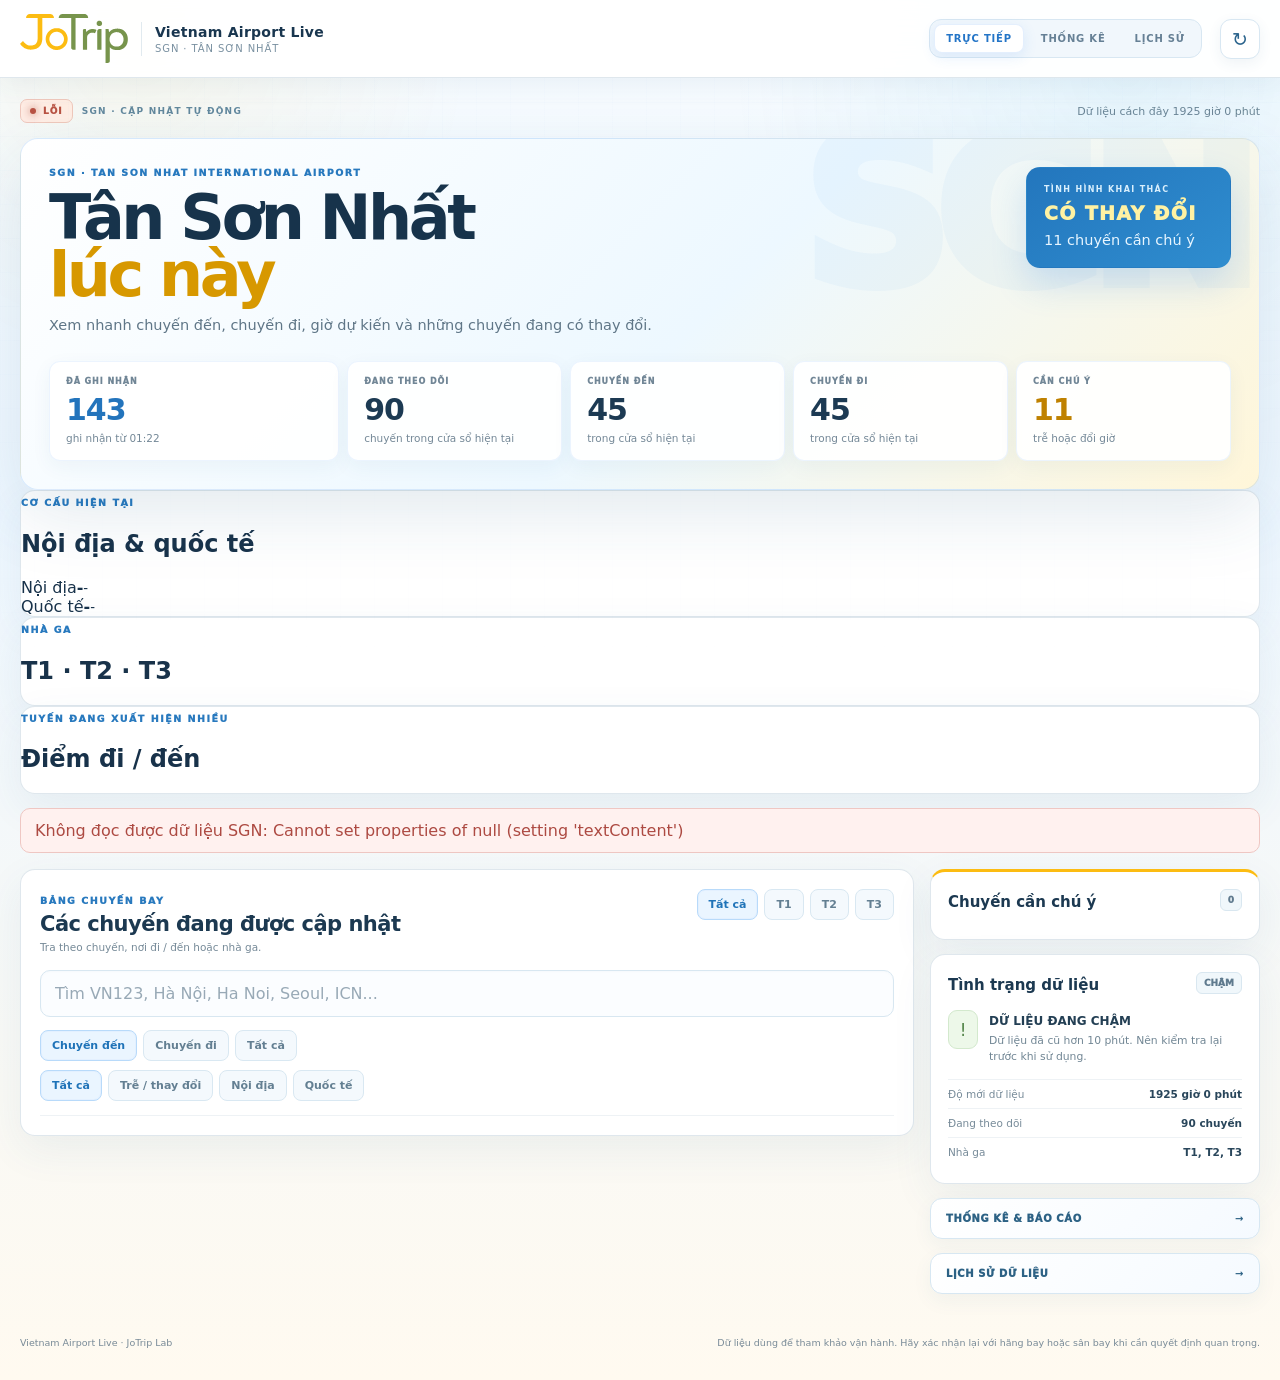
==== commit c9658943: "design: rebuild SGN live as flat luxury dashboard" ====
--- a/index.html
+++ b/index.html
@@ -3,19 +3,19 @@
 <head>
   <meta charset="utf-8">
   <meta name="viewport" content="width=device-width,initial-scale=1,viewport-fit=cover">
-  <meta name="theme-color" content="#f4f9ff">
+  <meta name="theme-color" content="#f4f1ea">
   <title>Vietnam Airport Live - Tân Sơn Nhất (SGN)</title>
-  <meta name="description" content="Theo dõi chuyến bay đến và đi Tân Sơn Nhất (SGN): giờ dự kiến, độ trễ, nhà ga, chuyến sắp tới và tình hình khai thác.">
+  <meta name="description" content="Theo dõi chuyến bay đến và đi Tân Sơn Nhất (SGN): giờ dự kiến, độ trễ, nhà ga và tình hình khai thác.">
   <link rel="canonical" href="https://val.openphuquoc.com/">
-  <link rel="icon" href="./assets/jotrip-logo-web.png">
+  <link rel="icon" href="./assets/jotrip-logo.svg">
   <link rel="stylesheet" href="./style.css?v=20260916g">
-  <link rel="stylesheet" href="./theme-light.css?v=20260916b">
+  <link rel="stylesheet" href="./theme-light.css?v=20260917a">
 </head>
 <body>
   <div class="app-shell">
     <header class="topbar">
       <a class="brand" href="./" aria-label="Vietnam Airport Live">
-        <img class="brand-logo" src="./assets/jotrip-logo-web.png" alt="JoTrip">
+        <img class="brand-logo" src="./assets/jotrip-logo.svg" alt="JoTrip">
         <span class="brand-divider"></span>
         <span class="brand-copy"><strong>Vietnam Airport Live</strong><small>SGN · Tân Sơn Nhất</small></span>
       </a>
@@ -30,16 +30,15 @@
     <main class="page">
       <div class="source-strip">
         <span id="healthPill" class="health-pill loading"><i></i> ĐANG TẢI</span>
-        <span class="live-label">SGN · TỰ ĐỘNG KIỂM TRA 15 GIÂY</span>
+        <span class="live-label">SGN · CẬP NHẬT TỰ ĐỘNG</span>
         <span id="updatedAt" class="updated-at">-</span>
       </div>
 
       <section class="hero">
-        <div class="runway-lines" aria-hidden="true"></div>
         <div class="hero-copy">
           <div class="eyebrow">SGN · TAN SON NHAT INTERNATIONAL AIRPORT</div>
           <h1>Tân Sơn Nhất<br><span>lúc này</span></h1>
-          <p>Chuyến nào sắp đến, chuyến nào sắp đi, chuyến nào đang trễ - xem nhanh ngay tại đây.</p>
+          <p>Xem nhanh chuyến đến, chuyến đi, giờ dự kiến và những chuyến đang có thay đổi.</p>
         </div>
         <div class="ops-card">
           <small>TÌNH HÌNH KHAI THÁC</small>
@@ -47,37 +46,35 @@
           <p id="opsDetail">Đang tổng hợp chuyến bay</p>
         </div>
         <div class="stats-grid">
-          <article class="today-stat"><small>ĐÃ QUAN SÁT HÔM NAY</small><strong id="totalFlights">-</strong><span id="todayCoverage">Đang tích lũy dữ liệu</span></article>
-          <article><small>ĐANG THEO DÕI</small><strong id="liveWindowCount">-</strong><span>chuyến trong dữ liệu hiện tại</span></article>
-          <article><small>CHUYẾN ĐẾN</small><strong id="arrivalsCount">-</strong><span>đang có trong luồng live</span></article>
-          <article><small>CHUYẾN ĐI</small><strong id="departuresCount">-</strong><span>đang có trong luồng live</span></article>
-          <article class="attention-stat"><small>CẦN CHÚ Ý</small><strong id="delayedCount">-</strong><span>trễ hoặc thay đổi giờ</span></article>
+          <article class="today-stat"><small>ĐÃ GHI NHẬN</small><strong id="totalFlights">-</strong><span id="todayCoverage">Đang tích lũy dữ liệu</span></article>
+          <article><small>ĐANG THEO DÕI</small><strong id="liveWindowCount">-</strong><span>chuyến trong cửa sổ hiện tại</span></article>
+          <article><small>CHUYẾN ĐẾN</small><strong id="arrivalsCount">-</strong><span>trong cửa sổ hiện tại</span></article>
+          <article><small>CHUYẾN ĐI</small><strong id="departuresCount">-</strong><span>trong cửa sổ hiện tại</span></article>
+          <article class="attention-stat"><small>CẦN CHÚ Ý</small><strong id="delayedCount">-</strong><span>trễ hoặc đổi giờ</span></article>
         </div>
       </section>
 
-      <section class="dashboard-band">
-        <section class="card pulse-card">
-          <div class="pulse-head">
-            <div><span class="kicker">NHỊP SÂN BAY</span><h2>3 giờ tới tại SGN</h2><p>Nhìn nhanh lượng chuyến sắp đến, sắp đi và các thay đổi đáng chú ý.</p></div>
-            <span id="pulseClock" class="pulse-clock">-</span>
+      <section class="overview-grid">
+        <article class="card overview-card">
+          <span class="kicker">CƠ CẤU HIỆN TẠI</span>
+          <h2>Nội địa & quốc tế</h2>
+          <div class="market-ledger">
+            <div><span>Nội địa</span><strong id="domesticNow">-</strong><small id="domesticPct">-</small></div>
+            <div><span>Quốc tế</span><strong id="internationalNow">-</strong><small id="internationalPct">-</small></div>
           </div>
-          <div id="opsNarrative" class="ops-narrative">Đang tổng hợp tình hình 3 giờ tới...</div>
-          <div class="pulse-metrics">
-            <article><span>60 phút tới</span><strong id="nextHourTotal">-</strong><small>chuyến đến + đi</small></article>
-            <article><span>Đến trong 3 giờ</span><strong id="next3Arrivals">-</strong><small>chuyến sắp hạ cánh</small></article>
-            <article><span>Đi trong 3 giờ</span><strong id="next3Departures">-</strong><small>chuyến sắp khởi hành</small></article>
-            <article><span>Có thay đổi</span><strong id="next3Changed">-</strong><small>trong 3 giờ tới</small></article>
-          </div>
-        </section>
+        </article>
 
-        <section class="card snapshot-card">
-          <div class="snapshot-head"><div><span class="kicker">BỨC TRANH HIỆN TẠI</span><h2>Nội địa, quốc tế & tuyến bay</h2><p>Tính trên các chuyến đang được theo dõi.</p></div></div>
-          <div class="market-split">
-            <div class="market-box domestic"><span>Nội địa</span><strong id="domesticNow">-</strong><small id="domesticPct">-</small></div>
-            <div class="market-box international"><span>Quốc tế</span><strong id="internationalNow">-</strong><small id="internationalPct">-</small></div>
-          </div>
+        <article class="card overview-card">
+          <span class="kicker">NHÀ GA</span>
+          <h2>T1 · T2 · T3</h2>
+          <div id="terminalPulse" class="terminal-pulse"></div>
+        </article>
+
+        <article class="card overview-card routes-card">
+          <span class="kicker">TUYẾN ĐANG XUẤT HIỆN NHIỀU</span>
+          <h2>Điểm đi / đến</h2>
           <div id="routeHighlights" class="route-highlights"></div>
-        </section>
+        </article>
       </section>
 
       <div id="errorBox" class="error-box hidden"></div>
@@ -86,7 +83,7 @@
         <div class="main-column">
           <section class="card board-card" id="flightBoard">
             <div class="card-head">
-              <div><span class="kicker">BẢNG CHUYẾN BAY</span><h2>Các chuyến đang được cập nhật</h2><p>Dùng bộ lọc để xem chuyến đến, chuyến đi, nhà ga hoặc các chuyến đang trễ.</p></div>
+              <div><span class="kicker">BẢNG CHUYẾN BAY</span><h2>Các chuyến đang được cập nhật</h2><p>Tra theo chuyến, nơi đi / đến hoặc nhà ga.</p></div>
               <div class="terminal-tabs" id="terminalTabs">
                 <button class="active" data-terminal="all">Tất cả</button>
                 <button data-terminal="T1">T1</button>
@@ -107,7 +104,6 @@
 
             <div class="filter-tabs" id="filterTabs">
               <button class="active" data-filter="all">Tất cả</button>
-              <button data-filter="next3">3 giờ tới</button>
               <button data-filter="delayed">Trễ / thay đổi</button>
               <button data-filter="domestic">Nội địa</button>
               <button data-filter="international">Quốc tế</button>
@@ -119,19 +115,9 @@
         </div>
 
         <aside class="sidebar">
-          <section class="card side-card next-card">
-            <div class="side-head"><h3>Chuyến sắp đến</h3><span class="count-pill">SGN</span></div>
-            <div id="nextArrivalsList" class="next-arrivals-list"></div>
-          </section>
-
           <section class="card side-card watch-card">
             <div class="side-head"><h3>Chuyến cần chú ý</h3><span id="watchCount" class="count-pill">0</span></div>
             <div id="watchList" class="watch-list"></div>
-          </section>
-
-          <section class="card side-card terminal-card">
-            <div class="side-head"><h3>Nhịp theo nhà ga</h3><span class="count-pill">T1 · T2 · T3</span></div>
-            <div id="terminalPulse" class="terminal-pulse"></div>
           </section>
 
           <section class="card side-card">
@@ -166,7 +152,7 @@
     </nav>
   </div>
 
-  <script src="./app.js?v=20260916i"></script>
+  <script src="./app.js?v=20260917a"></script>
   <script src="./fast-refresh.js?v=20260916a"></script>
 </body>
 </html>
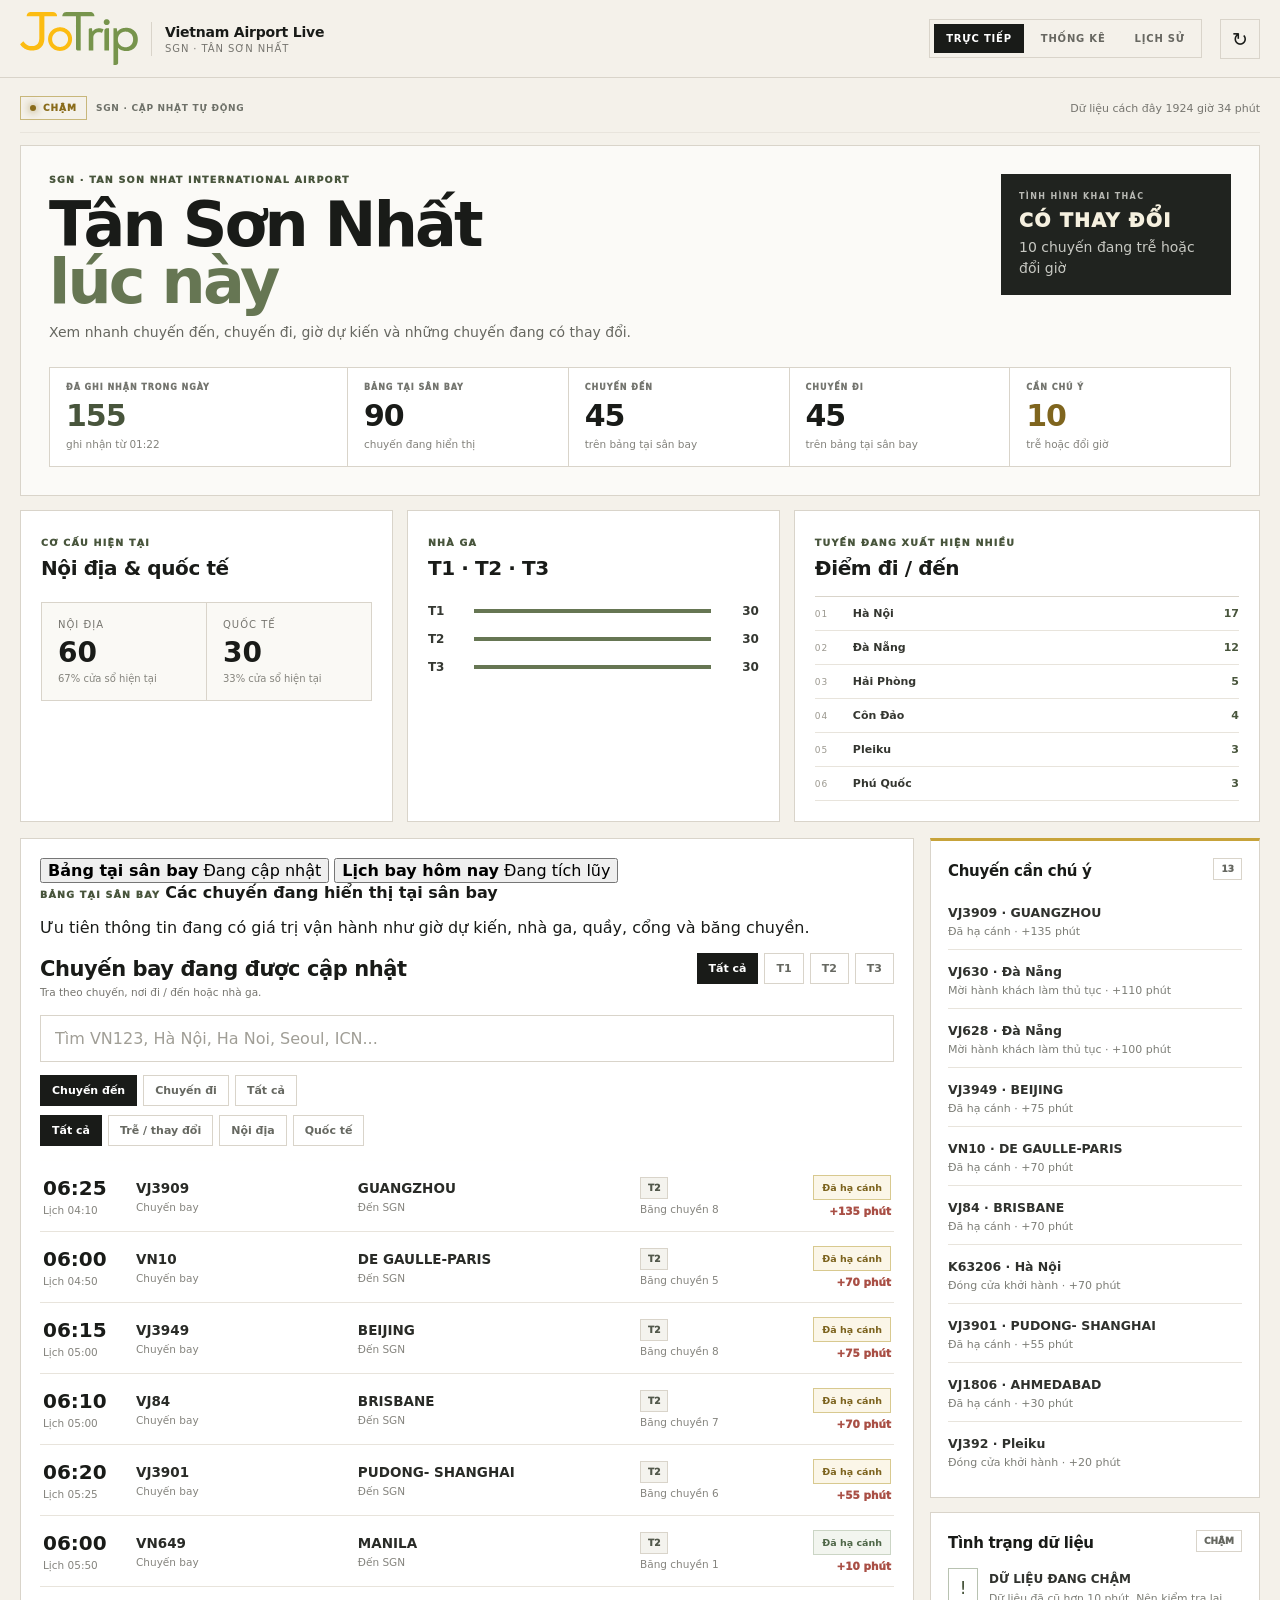
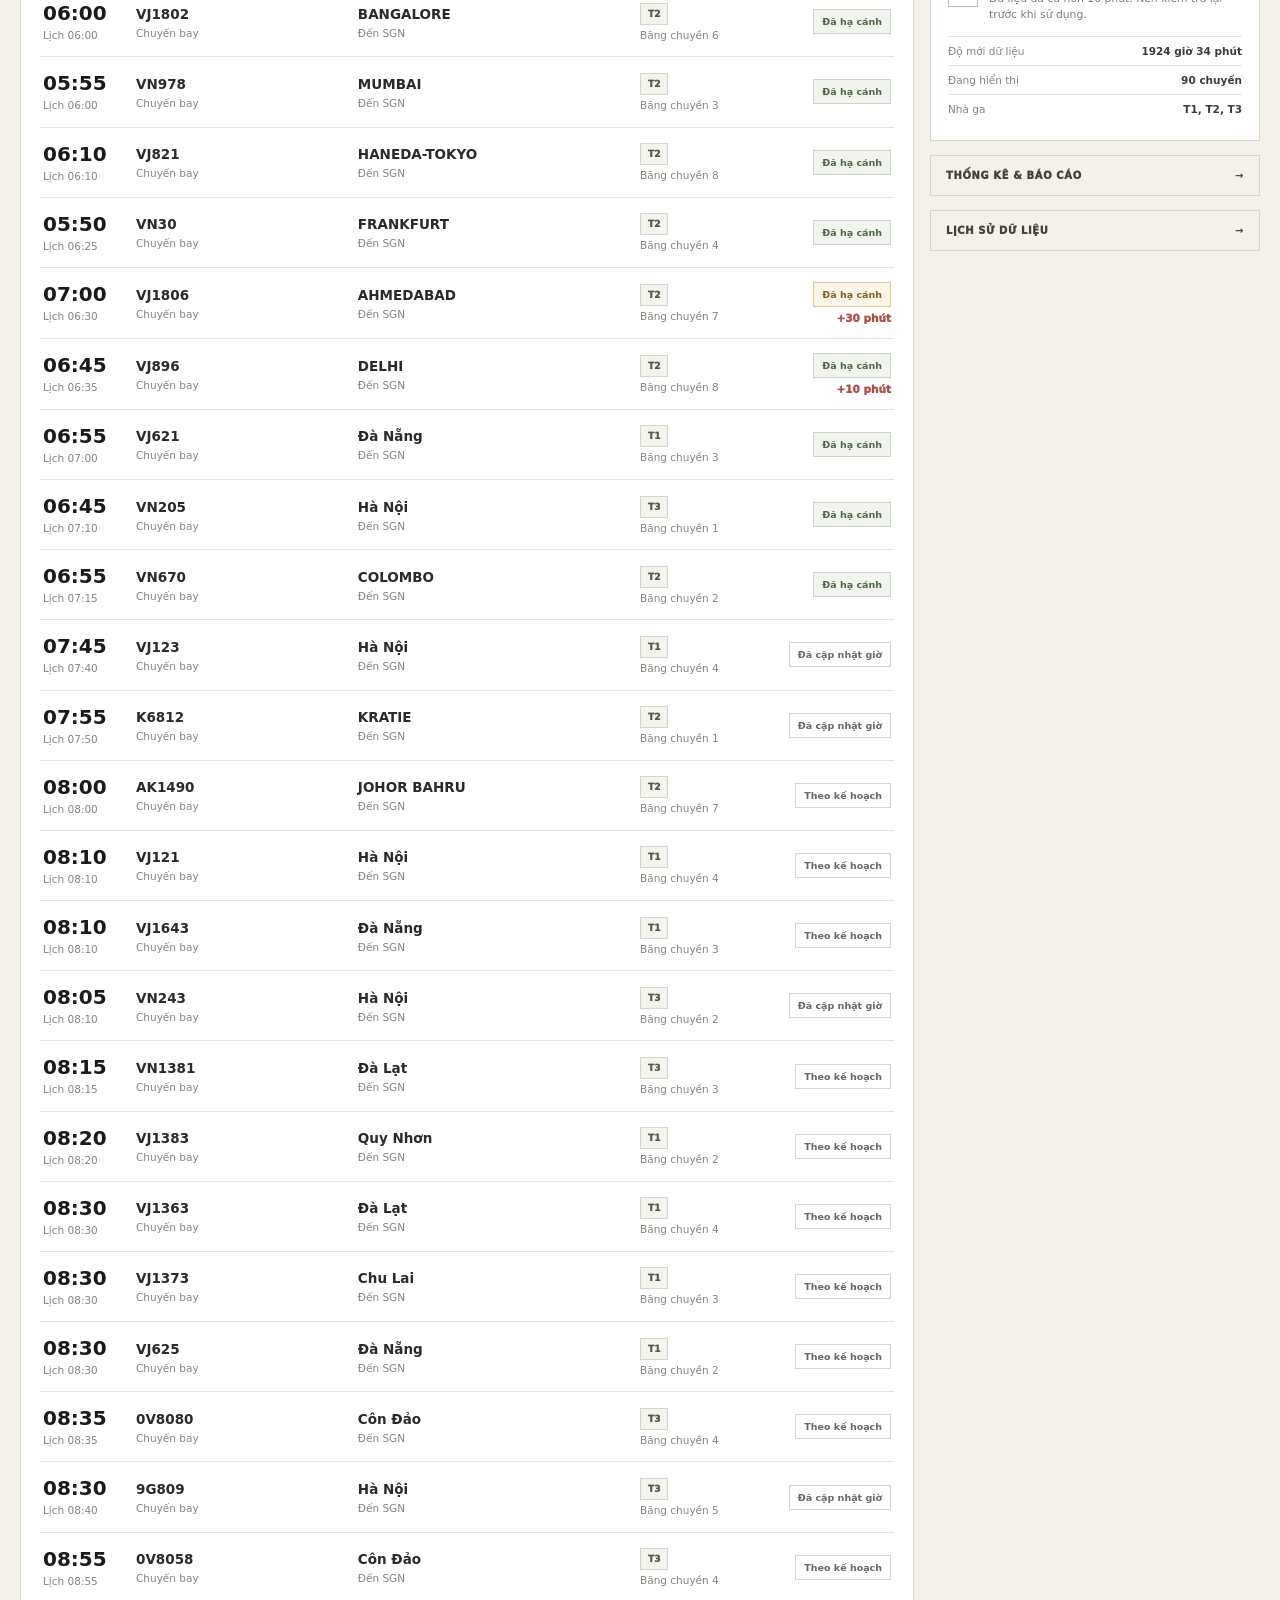
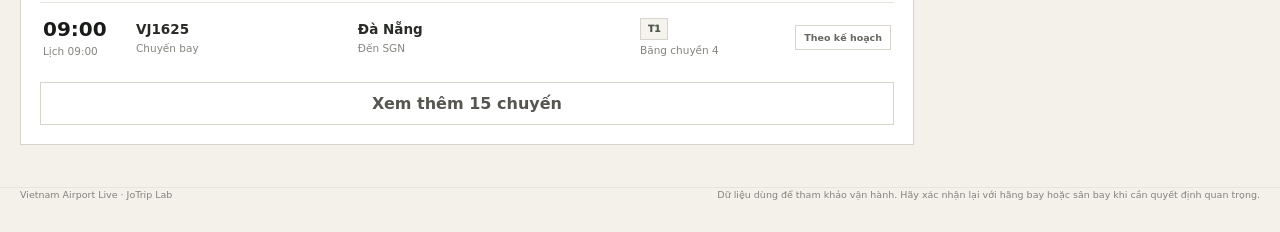
==== commit c4a2bbf9: "feat: split SGN airport display and full-day flight boards" ====
--- a/index.html
+++ b/index.html
@@ -9,7 +9,7 @@
   <link rel="canonical" href="https://val.openphuquoc.com/">
   <link rel="icon" href="./assets/jotrip-logo.svg">
   <link rel="stylesheet" href="./style.css?v=20260916g">
-  <link rel="stylesheet" href="./theme-light.css?v=20260917a">
+  <link rel="stylesheet" href="./theme-light.css?v=20260917b">
 </head>
 <body>
   <div class="app-shell">
@@ -46,10 +46,10 @@
           <p id="opsDetail">Đang tổng hợp chuyến bay</p>
         </div>
         <div class="stats-grid">
-          <article class="today-stat"><small>ĐÃ GHI NHẬN</small><strong id="totalFlights">-</strong><span id="todayCoverage">Đang tích lũy dữ liệu</span></article>
-          <article><small>ĐANG THEO DÕI</small><strong id="liveWindowCount">-</strong><span>chuyến trong cửa sổ hiện tại</span></article>
-          <article><small>CHUYẾN ĐẾN</small><strong id="arrivalsCount">-</strong><span>trong cửa sổ hiện tại</span></article>
-          <article><small>CHUYẾN ĐI</small><strong id="departuresCount">-</strong><span>trong cửa sổ hiện tại</span></article>
+          <article class="today-stat"><small>ĐÃ GHI NHẬN TRONG NGÀY</small><strong id="totalFlights">-</strong><span id="todayCoverage">Đang tích lũy dữ liệu</span></article>
+          <article><small>BẢNG TẠI SÂN BAY</small><strong id="liveWindowCount">-</strong><span>chuyến đang hiển thị</span></article>
+          <article><small>CHUYẾN ĐẾN</small><strong id="arrivalsCount">-</strong><span>trên bảng tại sân bay</span></article>
+          <article><small>CHUYẾN ĐI</small><strong id="departuresCount">-</strong><span>trên bảng tại sân bay</span></article>
           <article class="attention-stat"><small>CẦN CHÚ Ý</small><strong id="delayedCount">-</strong><span>trễ hoặc đổi giờ</span></article>
         </div>
       </section>
@@ -82,8 +82,25 @@
       <section class="content-grid">
         <div class="main-column">
           <section class="card board-card" id="flightBoard">
+            <div class="dataset-tabs" id="datasetTabs" role="tablist" aria-label="Chọn loại bảng chuyến bay">
+              <button class="active" data-dataset="live" type="button">
+                <strong>Bảng tại sân bay</strong>
+                <span id="liveBoardTabStatus">Đang cập nhật</span>
+              </button>
+              <button data-dataset="day" type="button">
+                <strong>Lịch bay hôm nay</strong>
+                <span id="dayBoardTabStatus">Đang tích lũy</span>
+              </button>
+            </div>
+
+            <div class="board-context" id="boardContext">
+              <span class="kicker" id="boardKicker">BẢNG TẠI SÂN BAY</span>
+              <strong id="boardContextTitle">Các chuyến đang hiển thị tại sân bay</strong>
+              <p id="boardContextText">Ưu tiên thông tin đang có giá trị vận hành như giờ dự kiến, nhà ga, quầy, cổng và băng chuyền.</p>
+            </div>
+
             <div class="card-head">
-              <div><span class="kicker">BẢNG CHUYẾN BAY</span><h2>Các chuyến đang được cập nhật</h2><p>Tra theo chuyến, nơi đi / đến hoặc nhà ga.</p></div>
+              <div><h2 id="boardTitle">Chuyến bay đang được cập nhật</h2><p id="boardDescription">Tra theo chuyến, nơi đi / đến hoặc nhà ga.</p></div>
               <div class="terminal-tabs" id="terminalTabs">
                 <button class="active" data-terminal="all">Tất cả</button>
                 <button data-terminal="T1">T1</button>
@@ -128,7 +145,7 @@
             </div>
             <dl class="health-meta">
               <div><dt>Độ mới dữ liệu</dt><dd id="dataAge">-</dd></div>
-              <div><dt>Đang theo dõi</dt><dd id="coverage">-</dd></div>
+              <div><dt>Đang hiển thị</dt><dd id="coverage">-</dd></div>
               <div><dt>Nhà ga</dt><dd id="terminals">-</dd></div>
             </dl>
           </section>
@@ -152,7 +169,7 @@
     </nav>
   </div>
 
-  <script src="./app.js?v=20260917a"></script>
+  <script src="./app.js?v=20260917b"></script>
   <script src="./fast-refresh.js?v=20260916a"></script>
 </body>
 </html>
--- a/theme-light.css
+++ b/theme-light.css
@@ -1,45 +1,38 @@
 :root{
-  --bg:#f4f9ff;--bg2:#eef7ff;--panel:#ffffff;--panel2:#f8fbff;--panel3:#edf6ff;
-  --ink:#18324a;--muted:#6f8190;--line:rgba(32,86,126,.14);--line2:rgba(32,86,126,.075);
-  --green:#77944c;--green2:#64823f;--yellow:#fcbc12;--blue:#2f80ed;--sky:#4ab7df;
-  --aqua:#33b7aa;--amber:#d99100;--red:#df5e52;--ok:#5f9851;
-  --shadow:0 18px 55px rgba(37,91,133,.10);color:var(--ink);background:var(--bg)
+  --bg:#f4f1ea;--panel:#fbfaf7;--panel-strong:#ffffff;--ink:#191b18;--muted:#76756f;
+  --line:#d9d4ca;--line-soft:#e8e4dc;--olive:#667653;--olive-dark:#48553c;--gold:#c7a33a;
+  --red:#a94f45;--ok:#5e7653;--shadow:none;color:var(--ink);background:var(--bg)
 }
 html{background:var(--bg)}
-body{background:linear-gradient(180deg,#f8fcff 0%,#eef7ff 38%,#fffaf0 100%);color:var(--ink)}
-body:before{background-image:radial-gradient(circle at 11% 5%,rgba(252,188,18,.11),transparent 23%),radial-gradient(circle at 88% 8%,rgba(74,183,223,.15),transparent 28%),linear-gradient(rgba(47,128,237,.025) 1px,transparent 1px),linear-gradient(90deg,rgba(47,128,237,.018) 1px,transparent 1px);background-size:auto,auto,34px 34px,34px 34px;mask-image:linear-gradient(to bottom,rgba(0,0,0,.72),transparent 80%)}
-.topbar{background:rgba(255,255,255,.94);border-color:var(--line);box-shadow:0 7px 26px rgba(37,91,133,.07)}
-.brand-logo{width:108px;height:50px}.brand-copy strong{color:#19364f}.brand-copy small{color:#7990a0}.brand-divider{background:rgba(30,91,134,.13)}
-.desktop-nav{background:#f1f7fc;border-color:#d8e7f2}.desktop-nav a{color:#668095}.desktop-nav a:hover{color:#1f4f73}.desktop-nav a.active{background:#fff;color:#2475c7;box-shadow:0 4px 14px rgba(47,128,237,.12),inset 0 0 0 1px rgba(47,128,237,.13)}
-.refresh-btn{background:#fff;color:#2a638c;border-color:#d8e7f2;box-shadow:0 4px 14px rgba(37,91,133,.07)}.refresh-btn:hover{border-color:#a8cff0;color:#176db4}
-.source-strip{color:#72899b}.live-label{color:#5a86a5}.updated-at{color:#6d8291}
-.health-pill{background:#ecf8e9;color:#538447;border-color:#cfe7c9}.health-pill.loading{background:#eef6fb;color:#6d8798;border-color:#dceaf3}.health-pill.stale{background:#fff4d7;color:#a56e00;border-color:#f0d89b}.health-pill.error{background:#fff0ee;color:#b64e46;border-color:#efc9c4}
-.hero{background:linear-gradient(135deg,#ffffff 0%,#edf8ff 54%,#fff6d9 100%);border-color:rgba(47,128,237,.16);box-shadow:0 24px 70px rgba(37,91,133,.13)}
-.hero:before{color:rgba(47,128,237,.045)}.runway-lines{border-color:rgba(47,128,237,.16)}.runway-lines:before,.runway-lines:after{background:repeating-linear-gradient(90deg,rgba(47,128,237,.25) 0 22px,transparent 22px 46px)}
-.eyebrow,.kicker,.section-kicker{color:#2879be}.hero h1{color:#17334b}.hero h1 span{color:#d79800}.hero p{color:#5f7687;font-size:14.5px}
-.ops-card{background:linear-gradient(145deg,#2376bd 0%,#2f8dcf 100%);border-color:transparent;box-shadow:0 16px 35px rgba(47,128,237,.20)}.ops-card small{color:#d9effd}.ops-card span{color:#fff2a3}.ops-card p{color:#e7f5ff}
-.stats-grid article{background:rgba(255,255,255,.92);border-color:rgba(47,128,237,.09);box-shadow:0 6px 20px rgba(37,91,133,.055)}.stats-grid small{color:#718696}.stats-grid strong{color:#1c3a53}.stats-grid span{color:#748897}.today-stat{box-shadow:inset 4px 0 0 #2f80ed,0 6px 20px rgba(37,91,133,.055)}.today-stat strong{color:#2374bc!important}.attention-stat{box-shadow:inset 4px 0 0 #fcbc12,0 6px 20px rgba(37,91,133,.055)}.attention-stat strong{color:#bf8100!important}
-.card{background:#fff;border-color:var(--line);box-shadow:0 14px 42px rgba(37,91,133,.075)}.card-head h2,.side-head h3{color:#1c3951}.card-head p{color:#768a98}
-.terminal-tabs button,.direction-tabs button,.filter-tabs button{background:#f4f9fd;color:#637f92;border-color:#d9e8f2}.terminal-tabs button:hover,.direction-tabs button:hover,.filter-tabs button:hover{border-color:#9ecbed;color:#216fa9}.terminal-tabs button.active,.direction-tabs button.active,.filter-tabs button.active{background:#eaf5ff;border-color:#b8dafa;color:#1f73b8;box-shadow:inset 0 0 0 1px rgba(47,128,237,.04)}
-.search-wrap input{background:#fbfdff;color:#1b3952;border-color:#d8e7f1;box-shadow:inset 0 1px 2px rgba(37,91,133,.025)}.search-wrap input::placeholder{color:#98a9b6}.search-wrap input:focus{border-color:#83bce8;box-shadow:0 0 0 3px rgba(47,128,237,.09)}
-.flight-row{border-color:var(--line2)}.flight-row:hover{background:#f7fbff}.flight-time strong{color:#173952}.flight-time small,.flight-main small,.flight-route small,.flight-meta small{color:#758a99}.flight-main strong,.flight-route strong{color:#1d3b52}
-.status-badge{background:#eef4f7;color:#617887;border-color:#dde8ed}.status-badge.delay{background:#fff2ca;color:#a96e00;border-color:#efd38c}.status-badge.ok{background:#edf8e9;color:#57834e;border-color:#d0e8ca}.delay-minutes{color:#d45349}.terminal-tag{background:#eaf5ff;color:#226fa8;border-color:#cfe4f5}
-.show-more{background:#f5faff;color:#53748b;border-color:#d9e8f2}.show-more:hover{color:#2071ad;border-color:#b6d8ee}
-.count-pill,.qa-badge{background:#f0f7fb;color:#5f7a8e;border-color:#d9e7f0}.watch-item{border-color:var(--line2)}.watch-item strong{color:#213c51}.watch-item span{color:#738998}
-.health-icon{background:#edf8e9;border-color:#d3e9cd;color:#5a8a50}.health-summary strong{color:#233f54}.health-summary p{color:#718694}.health-meta div{border-color:var(--line2)}.health-meta dt{color:#778b99}.health-meta dd{color:#29465b}
-.side-link{background:linear-gradient(135deg,#fff,#f5faff);color:#2d6285;border-color:#d7e7f2;box-shadow:0 7px 20px rgba(37,91,133,.055)}.side-link:hover{color:#1f75b9;border-color:#add2ec}
-.error-box{background:#fff1ef;color:#ad4a42;border-color:#efc7c3}footer{color:#788a97}
-.subhero{border-color:var(--line)}.subhero p{color:#6c8292}.coverage-note{background:#fff;border-color:#d7e6f0;color:#58758a;box-shadow:0 6px 18px rgba(37,91,133,.045)}
-.metric-grid article,.section-card{background:#fff;border-color:var(--line);box-shadow:0 11px 32px rgba(37,91,133,.065)}.metric-grid span{color:#718696}.metric-grid strong{color:#1d3c55}.report-box{background:linear-gradient(135deg,#f8fcff,#fffaf0);color:#405d71;border-left-color:#fcbc12}.bar-track{background:#eaf1f6}.bar-fill{background:linear-gradient(90deg,#2f80ed,#33b7aa,#fcbc12)}
-.history-toolbar input,.history-toolbar select{background:#fff;color:#203c52;border-color:#d7e6f0}.history-row{border-color:var(--line2);color:#203b51}
-.mobile-nav{background:rgba(255,255,255,.97);border-top-color:#d9e8f2;box-shadow:0 -7px 22px rgba(37,91,133,.08)}.mobile-nav a{color:#708797}.mobile-nav a.active{color:#2476bc}
+body{background:var(--bg);color:var(--ink)}
+body:before{display:none}
+*{box-sizing:border-box}
+.topbar{background:rgba(244,241,234,.97);border-color:var(--line);box-shadow:none}
+.brand-logo{width:118px;height:54px;object-fit:contain}.brand-copy strong{color:var(--ink);letter-spacing:-.015em}.brand-copy small{color:var(--muted)}.brand-divider{background:var(--line)}
+.desktop-nav{background:transparent;border:1px solid var(--line);border-radius:0}.desktop-nav a{color:#676761;border-radius:0}.desktop-nav a:hover{color:var(--ink)}.desktop-nav a.active{background:var(--ink);color:#fff;box-shadow:none}
+.refresh-btn{background:transparent;color:var(--ink);border-color:var(--line);box-shadow:none;border-radius:0}.refresh-btn:hover{border-color:var(--ink)}
+.source-strip{color:var(--muted);border-bottom:1px solid var(--line-soft);padding-bottom:12px}.live-label{color:#6d7068;letter-spacing:.08em}.updated-at{color:var(--muted)}
+.health-pill{background:transparent;color:var(--olive-dark);border-color:#abb5a1;border-radius:0}.health-pill.loading{background:transparent;color:var(--muted);border-color:var(--line)}.health-pill.stale{background:transparent;color:#8a6c1b;border-color:#c8b77b}.health-pill.error{background:transparent;color:var(--red);border-color:#cda39e}
+.hero{background:var(--panel);border:1px solid var(--line);border-radius:0;box-shadow:none}.hero:before,.runway-lines{display:none}.eyebrow,.kicker,.section-kicker{color:var(--olive-dark);letter-spacing:.13em}.hero h1{color:var(--ink);font-weight:650;letter-spacing:-.045em}.hero h1 span{color:var(--olive)}.hero p{color:#666760;font-size:14px;max-width:640px}
+.ops-card{background:#20231f;border:1px solid #20231f;border-radius:0;box-shadow:none}.ops-card small{color:#b8b9b4}.ops-card span{color:#f5f0df}.ops-card p{color:#c7c8c2}
+.stats-grid{gap:0;border-top:1px solid var(--line);border-left:1px solid var(--line)}.stats-grid article{background:var(--panel-strong);border:0;border-right:1px solid var(--line);border-bottom:1px solid var(--line);border-radius:0;box-shadow:none}.stats-grid small{color:#74756f}.stats-grid strong{color:var(--ink);font-weight:650}.stats-grid span{color:#83827c}.today-stat,.attention-stat{box-shadow:none}.today-stat strong{color:var(--olive-dark)!important}.attention-stat strong{color:#7f651e!important}
+.card{background:var(--panel-strong);border:1px solid var(--line);border-radius:0;box-shadow:none}.card-head h2,.side-head h3,.overview-card h2{color:var(--ink);font-weight:600;letter-spacing:-.02em}.card-head p{color:var(--muted)}
+.overview-grid{display:grid;grid-template-columns:1fr 1fr 1.25fr;gap:14px;margin:14px 0}.overview-card{padding:20px;min-height:184px}.overview-card h2{margin:6px 0 0;font-size:20px}.market-ledger{display:grid;grid-template-columns:1fr 1fr;margin-top:22px;border-top:1px solid var(--line);border-left:1px solid var(--line)}.market-ledger>div{padding:16px;border-right:1px solid var(--line);border-bottom:1px solid var(--line);background:#faf9f5}.market-ledger span{display:block;font-size:10px;text-transform:uppercase;letter-spacing:.1em;color:var(--muted)}.market-ledger strong{display:block;margin-top:6px;font-size:28px;color:var(--ink);font-weight:600}.market-ledger small{display:block;margin-top:4px;color:#85847d;font-size:10px}
+.terminal-pulse{display:grid;gap:14px;margin-top:24px}.terminal-line{display:grid;grid-template-columns:34px 1fr 36px;gap:12px;align-items:center}.terminal-line strong,.terminal-line b{font-size:12px;color:#353832}.terminal-line b{text-align:right;font-weight:600}.terminal-track{height:4px;background:#ece8df;overflow:hidden}.terminal-track i{display:block;height:100%;background:var(--olive)}
+.route-highlights{margin-top:16px;border-top:1px solid var(--line)}.route-line{display:grid;grid-template-columns:28px 1fr 32px;gap:10px;align-items:center;padding:10px 0;border-bottom:1px solid var(--line-soft)}.route-line span{font-size:9px;color:#9a978e;letter-spacing:.1em}.route-line strong{font-size:11px;color:#343630;font-weight:550;white-space:nowrap;overflow:hidden;text-overflow:ellipsis}.route-line b{text-align:right;color:var(--olive-dark);font-size:11px}
+.terminal-tabs button,.direction-tabs button,.filter-tabs button{background:transparent;color:#666861;border-color:var(--line);border-radius:0;box-shadow:none}.terminal-tabs button:hover,.direction-tabs button:hover,.filter-tabs button:hover{border-color:#99998f;color:var(--ink)}.terminal-tabs button.active,.direction-tabs button.active,.filter-tabs button.active{background:var(--ink);border-color:var(--ink);color:#fff;box-shadow:none}
+.search-wrap input{background:#fff;color:var(--ink);border-color:var(--line);border-radius:0;box-shadow:none}.search-wrap input::placeholder{color:#a09e96}.search-wrap input:focus{border-color:#84877e;box-shadow:none}
+.flight-row{border-color:var(--line-soft)}.flight-row:hover{background:#faf9f5}.flight-time strong{color:var(--ink);font-weight:650}.flight-time small,.flight-main small,.flight-route small,.flight-meta small{color:#85847e}.flight-main strong,.flight-route strong{color:#292b27}
+.status-badge{background:transparent;color:#666861;border-color:var(--line);border-radius:0}.status-badge.delay{background:#fbf6e8;color:#7c631e;border-color:#d8c98f}.status-badge.ok{background:#f2f5ef;color:#4f6748;border-color:#cbd5c5}.delay-minutes{color:var(--red)}.terminal-tag{background:#f4f3ee;color:#52584b;border-color:var(--line);border-radius:0}
+.show-more{background:transparent;color:#54564f;border-color:var(--line);border-radius:0}.show-more:hover{color:var(--ink);border-color:#99998f}
+.count-pill,.qa-badge{background:transparent;color:#666861;border-color:var(--line);border-radius:0}.watch-card{border-top:3px solid var(--gold)}.watch-item{border-color:var(--line-soft)}.watch-item strong{color:#2f312d}.watch-item span{color:#7c7d76}
+.health-icon{background:transparent;border-color:#b8c2b1;color:var(--olive-dark);border-radius:0}.health-summary strong{color:#30322e}.health-summary p{color:#7c7d76}.health-meta div{border-color:var(--line-soft)}.health-meta dt{color:#85857e}.health-meta dd{color:#3b3e37}
+.side-link{background:transparent;color:#3f433b;border-color:var(--line);border-radius:0;box-shadow:none}.side-link:hover{color:var(--ink);border-color:#99998f}.error-box{background:#fbf0ee;color:#93463e;border-color:#d7b3ae;border-radius:0}
+footer{color:#83827c;border-top:1px solid var(--line-soft)}
+.subhero{border-color:var(--line);border-radius:0;background:var(--panel)}.subhero p{color:#73746e}.coverage-note{background:transparent;border-color:var(--line);color:#5f625a;box-shadow:none;border-radius:0}
+.metric-grid article,.section-card{background:#fff;border-color:var(--line);border-radius:0;box-shadow:none}.metric-grid span{color:#7b7b75}.metric-grid strong{color:var(--ink)}.report-box{background:#faf8f1;color:#4e5149;border-left-color:var(--gold);border-radius:0}.bar-track{background:#ece8df}.bar-fill{background:var(--olive)}
+.history-toolbar input,.history-toolbar select{background:#fff;color:var(--ink);border-color:var(--line);border-radius:0}.history-row{border-color:var(--line-soft);color:#30322d}
+.mobile-nav{background:rgba(244,241,234,.98);border-top-color:var(--line);box-shadow:none}.mobile-nav a{color:#76776f}.mobile-nav a.active{color:var(--olive-dark)}
 
-/* richer SGN live dashboard */
-.dashboard-band{display:grid;grid-template-columns:minmax(0,1.45fr) minmax(300px,.8fr);gap:16px;margin-top:16px}.pulse-card,.snapshot-card{padding:19px}.pulse-head,.snapshot-head{display:flex;align-items:flex-start;justify-content:space-between;gap:18px}.pulse-head h2,.snapshot-head h2{margin:4px 0 0;font-size:20px;letter-spacing:-.025em}.pulse-head p,.snapshot-head p{margin:5px 0 0;color:#738898;font-size:11px}.pulse-clock{font-size:11px;font-weight:900;color:#2377bd;background:#e9f5ff;border:1px solid #cce5f7;border-radius:10px;padding:8px 10px;white-space:nowrap}.ops-narrative{margin-top:15px;padding:13px 14px;border-radius:12px;background:linear-gradient(90deg,#edf8ff,#fff8dc);border:1px solid #d9eaf4;color:#34576d;font-size:12px;line-height:1.55}.pulse-metrics{display:grid;grid-template-columns:repeat(4,1fr);gap:9px;margin-top:12px}.pulse-metrics article{border-radius:12px;padding:14px;background:#f8fbfe;border:1px solid #e1edf4;min-height:86px}.pulse-metrics article:nth-child(1){background:#ecf7ff}.pulse-metrics article:nth-child(2){background:#eef8eb}.pulse-metrics article:nth-child(3){background:#fff8dd}.pulse-metrics article:nth-child(4){background:#fff0ed}.pulse-metrics span{display:block;color:#708697;font-size:9px;font-weight:900;letter-spacing:.08em;text-transform:uppercase}.pulse-metrics strong{display:block;margin-top:7px;font-size:27px;line-height:1;color:#1d3d55}.pulse-metrics small{display:block;margin-top:7px;color:#7b8e9b;font-size:10px}.market-split{display:grid;grid-template-columns:1fr 1fr;gap:9px;margin-top:14px}.market-box{border-radius:12px;padding:14px;border:1px solid #dfeaf1;background:#f9fcfe}.market-box.domestic{box-shadow:inset 4px 0 0 #33b7aa}.market-box.international{box-shadow:inset 4px 0 0 #2f80ed}.market-box span{display:block;color:#708697;font-size:9px;font-weight:900;letter-spacing:.07em;text-transform:uppercase}.market-box strong{display:block;margin-top:5px;font-size:25px;color:#1f4058}.market-box small{display:block;margin-top:4px;color:#7a8e9c;font-size:10px}.route-highlights{display:flex;flex-wrap:wrap;gap:7px;margin-top:12px}.route-chip{display:inline-flex;align-items:center;gap:7px;padding:7px 9px;border-radius:999px;background:#eef7fd;border:1px solid #d6e8f4;color:#41677f;font-size:10px;font-weight:800}.route-chip b{color:#1e75b4;font-size:11px}
-.next-arrivals-list{margin-top:10px}.next-arrival{display:grid;grid-template-columns:52px 1fr auto;gap:10px;align-items:center;padding:10px 0;border-bottom:1px solid var(--line2)}.next-arrival:last-child{border-bottom:0}.next-arrival time{font-size:17px;font-weight:950;color:#216fa9}.next-arrival strong{display:block;color:#213d52;font-size:12px}.next-arrival small{display:block;color:#7b8d99;font-size:10px;margin-top:3px}.next-arrival .eta-delay{font-size:9px;font-weight:900;color:#c35649;background:#fff0ec;padding:5px 6px;border-radius:6px}.next-arrival .eta-ok{font-size:9px;font-weight:900;color:#5b884f;background:#eef8ea;padding:5px 6px;border-radius:6px}
-.terminal-pulse{display:grid;gap:10px;margin-top:13px}.terminal-line{display:grid;grid-template-columns:32px 1fr 34px;gap:9px;align-items:center;font-size:10px}.terminal-line strong{color:#2c5774}.terminal-line b{text-align:right;color:#29465b}.terminal-track{height:8px;background:#edf3f7;border-radius:999px;overflow:hidden}.terminal-fill{height:100%;border-radius:999px;background:linear-gradient(90deg,#2f80ed,#4ab7df)}.terminal-line:nth-child(2) .terminal-fill{background:linear-gradient(90deg,#33b7aa,#76c9a1)}.terminal-line:nth-child(3) .terminal-fill{background:linear-gradient(90deg,#fcbc12,#ffd96d)}
-.sidebar .side-card.next-card{border-top:3px solid #2f80ed}.sidebar .side-card.terminal-card{border-top:3px solid #33b7aa}.sidebar .side-card.watch-card{border-top:3px solid #fcbc12}
-
-@media(max-width:1050px){.dashboard-band{grid-template-columns:1fr}.pulse-metrics{grid-template-columns:repeat(4,1fr)}}
-@media(max-width:780px){.hero{background:linear-gradient(155deg,#fff 0%,#eef8ff 62%,#fff6dc 100%)}.ops-card{background:linear-gradient(145deg,#247bc1,#3695d4)}.brand-logo{width:92px}.stats-grid article{background:#fff}.flight-row{background:#fff}.flight-row:hover{background:#f7fbff}.dashboard-band{gap:12px;margin-top:12px}.pulse-card,.snapshot-card{padding:15px}.pulse-metrics{grid-template-columns:1fr 1fr}.pulse-head,.snapshot-head{align-items:flex-start}.pulse-clock{font-size:9px;padding:7px 8px}.market-split{grid-template-columns:1fr 1fr}.next-arrival{grid-template-columns:46px 1fr auto}}
-@media(max-width:460px){.pulse-metrics{grid-template-columns:1fr 1fr}.market-split{grid-template-columns:1fr}.route-chip{font-size:9px}.ops-narrative{font-size:11px}}
+@media(max-width:1050px){.overview-grid{grid-template-columns:1fr 1fr}.routes-card{grid-column:1/-1}}
+@media(max-width:780px){.brand-logo{width:100px}.hero{background:var(--panel)}.ops-card{background:#20231f}.stats-grid article,.flight-row{background:#fff}.flight-row:hover{background:#faf9f5}.overview-grid{grid-template-columns:1fr;gap:10px}.routes-card{grid-column:auto}.overview-card{min-height:0;padding:16px}.market-ledger{margin-top:16px}}
